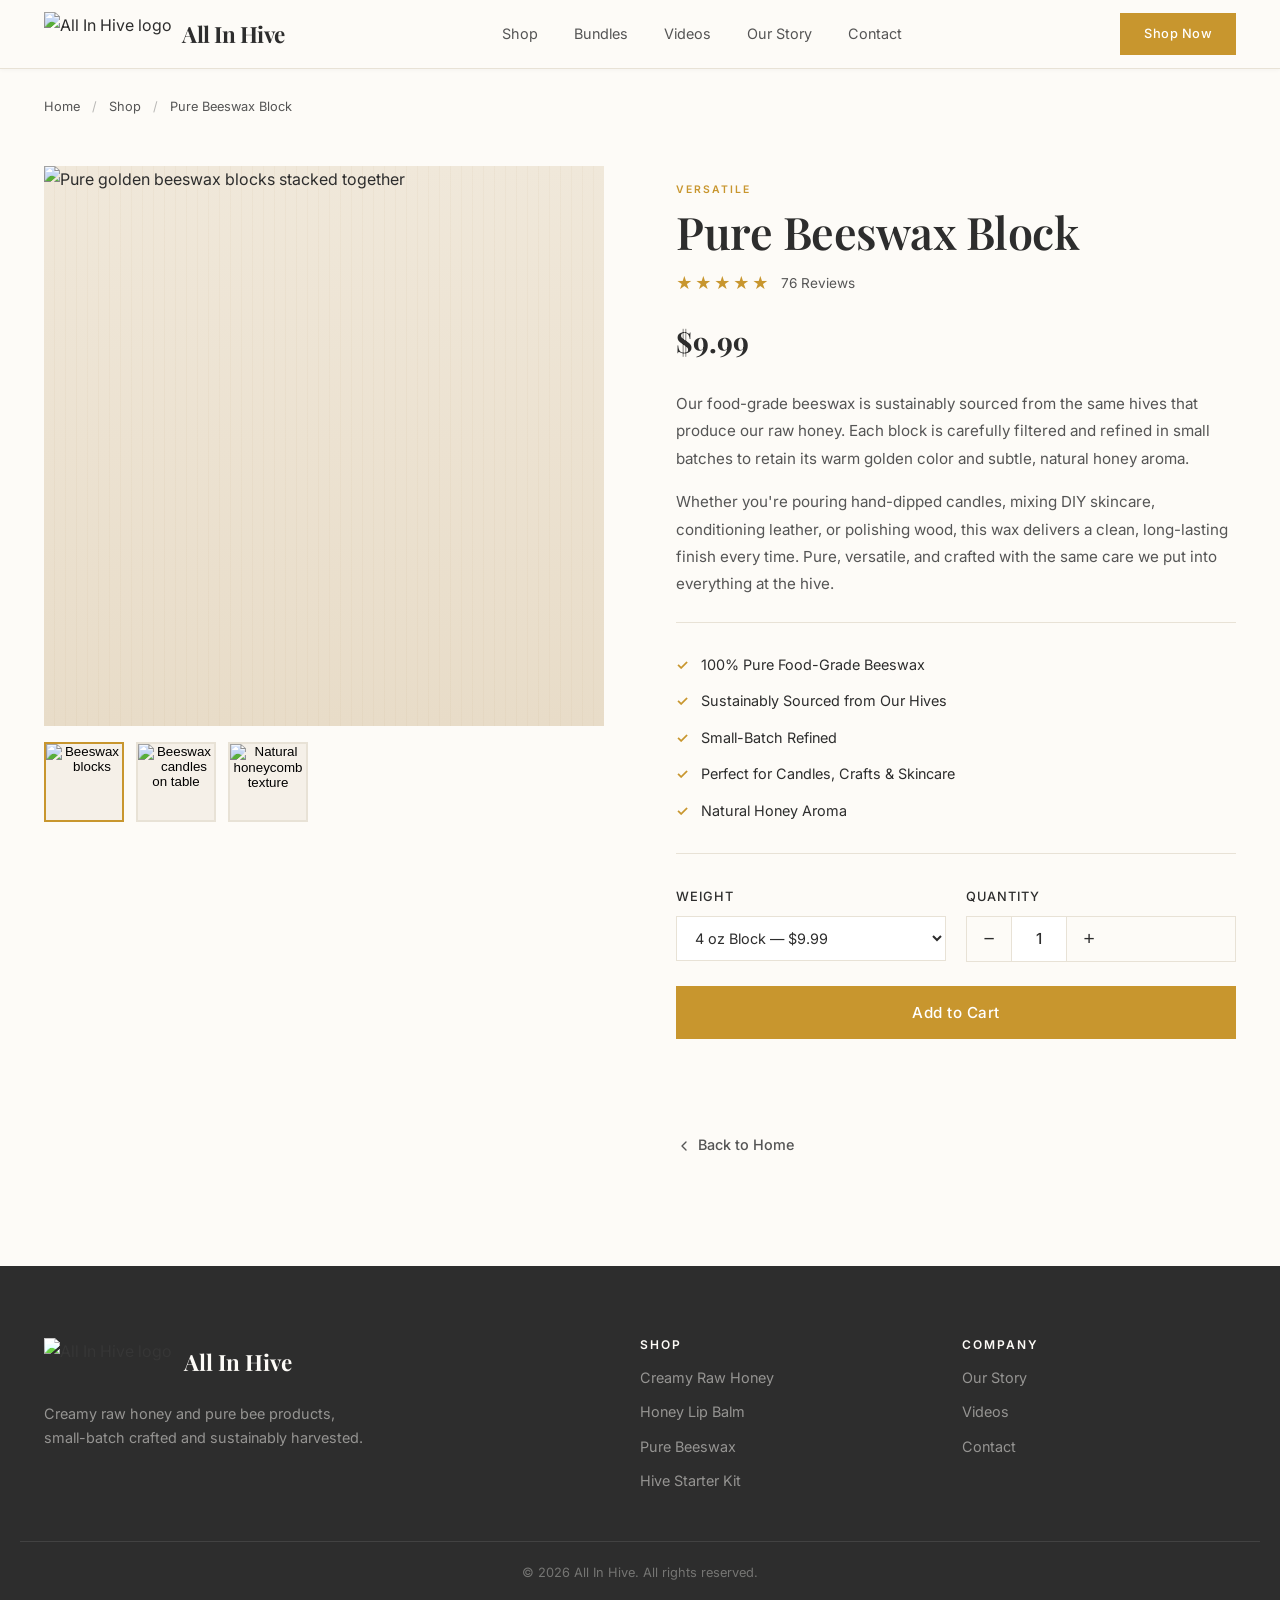
==== products/beeswax.html @ caa88b02 "Add individual product pages with links from homepage - Create products/ folder with honey-jar.html," ====
<!DOCTYPE html>
<html lang="en">
<head>
  <meta charset="UTF-8">
  <meta name="viewport" content="width=device-width, initial-scale=1.0">
  <title>Pure Beeswax Block — All In Hive</title>
  <meta name="description" content="Versatile, food-grade beeswax for candles, crafts, skincare, and more. Sustainably sourced and small-batch refined.">
  <link rel="preconnect" href="https://fonts.googleapis.com">
  <link rel="preconnect" href="https://fonts.gstatic.com" crossorigin>
  <link href="https://fonts.googleapis.com/css2?family=Playfair+Display:wght@400;500;600;700&family=Inter:wght@300;400;500;600&display=swap" rel="stylesheet">
  <link rel="stylesheet" href="../styles.css">
  <link rel="stylesheet" href="product-page.css">
</head>
<body>

  <!-- NAVBAR -->
  <nav class="navbar scrolled" id="navbar">
    <div class="container nav-container">
      <a href="../index.html" class="nav-logo">
        <img src="../72676583-2619-493C-BE28-DD1B9C2AB1E8-removebg-preview.png" alt="All In Hive logo" class="nav-logo-img">
        <span class="nav-logo-text">All In Hive</span>
      </a>
      <button class="nav-toggle" id="navToggle" aria-label="Toggle navigation menu">
        <span></span><span></span><span></span>
      </button>
      <ul class="nav-links" id="navLinks">
        <li><a href="../index.html#products">Shop</a></li>
        <li><a href="../index.html#bundle">Bundles</a></li>
        <li><a href="../index.html#videos">Videos</a></li>
        <li><a href="../index.html#about">Our Story</a></li>
        <li><a href="../index.html#contact">Contact</a></li>
      </ul>
      <a href="../index.html#products" class="nav-cta">Shop Now</a>
    </div>
  </nav>

  <!-- BREADCRUMB -->
  <div class="breadcrumb">
    <div class="container">
      <a href="../index.html">Home</a>
      <span class="breadcrumb-sep">/</span>
      <a href="../index.html#products">Shop</a>
      <span class="breadcrumb-sep">/</span>
      <span>Pure Beeswax Block</span>
    </div>
  </div>

  <!-- PRODUCT DETAIL -->
  <section class="product-detail">
    <div class="container product-detail-grid">
      <div class="product-gallery">
        <div class="product-main-image">
          <img
            src="https://images.unsplash.com/photo-1615485290382-441e4d049cb5?w=800&h=800&fit=crop&q=80"
            alt="Pure golden beeswax blocks stacked together"
            id="mainImage"
          >
        </div>
        <div class="product-thumbnails">
          <button class="thumb active" onclick="changeImage(this, 'https://images.unsplash.com/photo-1615485290382-441e4d049cb5?w=800&h=800&fit=crop&q=80')">
            <img src="https://images.unsplash.com/photo-1615485290382-441e4d049cb5?w=150&h=150&fit=crop&q=80" alt="Beeswax blocks">
          </button>
          <button class="thumb" onclick="changeImage(this, 'https://images.unsplash.com/photo-1602928321679-560bb453f190?w=800&h=800&fit=crop&q=80')">
            <img src="https://images.unsplash.com/photo-1602928321679-560bb453f190?w=150&h=150&fit=crop&q=80" alt="Beeswax candles on table">
          </button>
          <button class="thumb" onclick="changeImage(this, 'https://images.unsplash.com/photo-1471943311424-646960669fbc?w=800&h=800&fit=crop&q=80')">
            <img src="https://images.unsplash.com/photo-1471943311424-646960669fbc?w=150&h=150&fit=crop&q=80" alt="Natural honeycomb texture">
          </button>
        </div>
      </div>

      <div class="product-info-detail">
        <span class="product-label">Versatile</span>
        <h1>Pure Beeswax Block</h1>
        <div class="product-rating">
          <span class="stars">&#9733;&#9733;&#9733;&#9733;&#9733;</span>
          <span class="rating-count">76 Reviews</span>
        </div>
        <p class="product-price-detail">$9.99</p>

        <p class="product-description">
          Our food-grade beeswax is sustainably sourced from the same hives that produce our
          raw honey. Each block is carefully filtered and refined in small batches to retain
          its warm golden color and subtle, natural honey aroma.
        </p>
        <p class="product-description">
          Whether you're pouring hand-dipped candles, mixing DIY skincare, conditioning leather,
          or polishing wood, this wax delivers a clean, long-lasting finish every time. Pure,
          versatile, and crafted with the same care we put into everything at the hive.
        </p>

        <ul class="product-features">
          <li>100% Pure Food-Grade Beeswax</li>
          <li>Sustainably Sourced from Our Hives</li>
          <li>Small-Batch Refined</li>
          <li>Perfect for Candles, Crafts &amp; Skincare</li>
          <li>Natural Honey Aroma</li>
        </ul>

        <div class="product-options">
          <div class="option-group">
            <label for="weight">Weight</label>
            <select id="weight">
              <option value="4oz">4 oz Block — $9.99</option>
              <option value="8oz">8 oz Block — $16.99</option>
              <option value="1lb">1 lb Block — $27.99</option>
            </select>
          </div>
          <div class="option-group">
            <label for="quantity">Quantity</label>
            <div class="quantity-selector">
              <button class="qty-btn" onclick="changeQty(-1)" aria-label="Decrease quantity">−</button>
              <input type="number" id="quantity" value="1" min="1" max="20" readonly>
              <button class="qty-btn" onclick="changeQty(1)" aria-label="Increase quantity">+</button>
            </div>
          </div>
        </div>

        <button class="btn btn-gold btn-full add-to-cart" onclick="addToCart()">Add to Cart</button>
        <div class="cart-confirmation" id="cartConfirmation">
          <svg viewBox="0 0 24 24" fill="none" stroke="currentColor" stroke-width="2"><path d="M22 11.08V12a10 10 0 11-5.93-9.14"/><polyline points="22 4 12 14.01 9 11.01"/></svg>
          <span>Added to cart!</span>
        </div>

        <a href="../index.html" class="back-link">
          <svg viewBox="0 0 24 24" fill="none" stroke="currentColor" stroke-width="2" stroke-linecap="round" stroke-linejoin="round" width="16" height="16"><polyline points="15 18 9 12 15 6"/></svg>
          Back to Home
        </a>
      </div>
    </div>
  </section>

  <!-- FOOTER -->
  <footer class="site-footer">
    <div class="container footer-content">
      <div class="footer-brand">
        <a href="../index.html" class="footer-logo-link">
          <img src="../72676583-2619-493C-BE28-DD1B9C2AB1E8-removebg-preview.png" alt="All In Hive logo" class="footer-logo-img">
          <span class="footer-logo-text">All In Hive</span>
        </a>
        <p>Creamy raw honey and pure bee products, small-batch crafted and sustainably harvested.</p>
      </div>
      <div class="footer-links">
        <h4>Shop</h4>
        <a href="honey-jar.html">Creamy Raw Honey</a>
        <a href="lip-balm.html">Honey Lip Balm</a>
        <a href="beeswax.html">Pure Beeswax</a>
        <a href="../index.html#bundle">Hive Starter Kit</a>
      </div>
      <div class="footer-links">
        <h4>Company</h4>
        <a href="../index.html#about">Our Story</a>
        <a href="../index.html#videos">Videos</a>
        <a href="../index.html#contact">Contact</a>
      </div>
    </div>
    <div class="container footer-bottom">
      <p>&copy; 2026 All In Hive. All rights reserved.</p>
    </div>
  </footer>

  <script>
    document.getElementById('navToggle').addEventListener('click', () => {
      document.getElementById('navLinks').classList.toggle('active');
      document.getElementById('navToggle').classList.toggle('active');
    });

    function changeImage(thumb, src) {
      document.getElementById('mainImage').src = src;
      document.querySelectorAll('.thumb').forEach(t => t.classList.remove('active'));
      thumb.classList.add('active');
    }

    function changeQty(delta) {
      const input = document.getElementById('quantity');
      const newVal = Math.max(1, Math.min(20, parseInt(input.value) + delta));
      input.value = newVal;
    }

    function addToCart() {
      const conf = document.getElementById('cartConfirmation');
      conf.classList.add('show');
      setTimeout(() => conf.classList.remove('show'), 2500);
    }
  </script>

</body>
</html>
---- styles.css ----
/* ========================================
   ALL IN HIVE — Unique Brand Design
   Palette: Matched to logo gold/honeycomb
   Typography: Playfair Display + Inter
   ======================================== */

:root {
  --cream: #FDFBF7;
  --cream-dark: #F5F0E8;
  --gold: #C8962E;
  --gold-dark: #A67A1E;
  --gold-light: #DEBA5C;
  --charcoal: #2D2D2D;
  --charcoal-light: #555555;
  --white: #FFFFFF;
  --border: #E8E2D6;
  --wood: #D2BFA0;
  --wood-dark: #B5A084;

  --font-heading: 'Playfair Display', Georgia, serif;
  --font-body: 'Inter', -apple-system, sans-serif;

  --shadow-sm: 0 1px 4px rgba(0, 0, 0, 0.04);
  --shadow-md: 0 4px 20px rgba(0, 0, 0, 0.06);
  --shadow-lg: 0 12px 40px rgba(0, 0, 0, 0.08);
  --shadow-card: 0 2px 12px rgba(0, 0, 0, 0.04);
  --shadow-card-hover: 0 8px 32px rgba(0, 0, 0, 0.1);
}

/* ========================================
   RESET & BASE
   ======================================== */

*, *::before, *::after {
  box-sizing: border-box;
  margin: 0;
  padding: 0;
}

html {
  scroll-behavior: smooth;
  scroll-padding-top: 80px;
}

body {
  font-family: var(--font-body);
  font-size: 16px;
  line-height: 1.7;
  color: var(--charcoal);
  background-color: var(--cream);
  -webkit-font-smoothing: antialiased;
  -moz-osx-font-smoothing: grayscale;
}

img {
  max-width: 100%;
  height: auto;
  display: block;
}

a {
  color: var(--charcoal);
  text-decoration: none;
  transition: color 0.2s ease;
}

h1, h2, h3, h4 {
  font-family: var(--font-heading);
  font-weight: 600;
  line-height: 1.15;
  color: var(--charcoal);
}

h1 { font-size: clamp(2.8rem, 5.5vw, 4.5rem); }
h2 { font-size: clamp(2rem, 3.5vw, 3rem); }
h3 { font-size: clamp(1.1rem, 1.8vw, 1.35rem); }

.container {
  width: 100%;
  max-width: 1240px;
  margin: 0 auto;
  padding: 0 24px;
}

/* ========================================
   SECTION UTILITIES
   ======================================== */

.section-tag {
  font-family: var(--font-body);
  font-weight: 500;
  font-size: 0.75rem;
  text-transform: uppercase;
  letter-spacing: 3px;
  color: var(--gold);
  margin-bottom: 12px;
}

.section-title {
  margin-bottom: 20px;
}

.section-subtitle {
  font-size: 1.05rem;
  color: var(--charcoal-light);
  max-width: 540px;
  margin: 0 auto 48px;
}

/* ========================================
   BUTTONS
   ======================================== */

.btn {
  display: inline-flex;
  align-items: center;
  justify-content: center;
  font-family: var(--font-body);
  font-weight: 500;
  font-size: 0.9rem;
  letter-spacing: 0.5px;
  padding: 14px 36px;
  border-radius: 0;
  border: 1.5px solid transparent;
  cursor: pointer;
  transition: all 0.25s ease;
  min-height: 48px;
}

.btn:focus-visible {
  outline: 2px solid var(--gold);
  outline-offset: 2px;
}

.btn-gold {
  background: var(--gold);
  color: var(--white);
  border-color: var(--gold);
}

.btn-gold:hover {
  background: var(--gold-dark);
  border-color: var(--gold-dark);
  color: var(--white);
}

.btn-ghost {
  background: transparent;
  color: var(--charcoal);
  border-color: var(--charcoal);
}

.btn-ghost:hover {
  background: var(--charcoal);
  color: var(--white);
}

.btn-full {
  width: 100%;
}

/* ========================================
   NAVBAR
   ======================================== */

.navbar {
  position: fixed;
  top: 0;
  left: 0;
  right: 0;
  z-index: 50;
  background: rgba(253, 251, 247, 0.92);
  backdrop-filter: blur(20px);
  -webkit-backdrop-filter: blur(20px);
  border-bottom: 1px solid transparent;
  transition: all 0.3s ease;
}

.navbar.scrolled {
  border-bottom-color: var(--border);
  box-shadow: var(--shadow-sm);
}

.nav-container {
  display: flex;
  align-items: center;
  justify-content: space-between;
  padding: 12px 24px;
}

.nav-logo {
  display: flex;
  align-items: center;
  gap: 10px;
}

.nav-logo:hover {
  color: var(--charcoal);
}

.nav-logo-img {
  height: 44px;
  width: auto;
  object-fit: contain;
}

.nav-logo-text {
  font-family: var(--font-heading);
  font-size: 1.4rem;
  font-weight: 700;
  color: var(--charcoal);
  letter-spacing: -0.5px;
}

.nav-links {
  display: flex;
  list-style: none;
  gap: 4px;
}

.nav-links a {
  display: block;
  padding: 8px 16px;
  font-weight: 400;
  font-size: 0.9rem;
  color: var(--charcoal-light);
  transition: color 0.2s ease;
}

.nav-links a:hover {
  color: var(--gold);
}

.nav-cta {
  font-family: var(--font-body);
  font-size: 0.8rem;
  font-weight: 500;
  padding: 10px 24px;
  background: var(--gold);
  color: var(--white);
  letter-spacing: 0.5px;
  transition: background 0.2s ease;
}

.nav-cta:hover {
  background: var(--gold-dark);
  color: var(--white);
}

.nav-toggle {
  display: none;
  flex-direction: column;
  gap: 5px;
  background: none;
  border: none;
  cursor: pointer;
  padding: 8px;
  min-width: 44px;
  min-height: 44px;
  align-items: center;
  justify-content: center;
}

.nav-toggle span {
  display: block;
  width: 22px;
  height: 1.5px;
  background: var(--charcoal);
  transition: all 0.3s ease;
}

.nav-toggle.active span:nth-child(1) {
  transform: rotate(45deg) translate(5px, 5px);
}
.nav-toggle.active span:nth-child(2) {
  opacity: 0;
}
.nav-toggle.active span:nth-child(3) {
  transform: rotate(-45deg) translate(5px, -5px);
}

/* ========================================
   HERO — Full-Screen Immersive
   ======================================== */

.hero {
  position: relative;
  min-height: 100vh;
  display: flex;
  align-items: center;
  justify-content: center;
  overflow: hidden;
  background: #1a0f00;
}

.hero-video-wrap {
  position: absolute;
  inset: 0;
  z-index: 1;
  pointer-events: none;
}

.hero-video-wrap iframe {
  position: absolute;
  top: 50%;
  left: 50%;
  width: 200%;
  height: 200%;
  transform: translate(-50%, -50%);
  border: 0;
}

.hero-fallback {
  position: absolute;
  inset: 0;
  width: 100%;
  height: 100%;
  object-fit: cover;
  z-index: 0;
}

.hero-overlay {
  position: absolute;
  inset: 0;
  z-index: 2;
  background: radial-gradient(
    ellipse at center,
    rgba(0, 0, 0, 0.35) 0%,
    rgba(0, 0, 0, 0.55) 100%
  );
}

.hero-content {
  position: relative;
  z-index: 3;
  text-align: center;
  padding: 40px 24px;
}

.hero-logo {
  width: 160px;
  height: auto;
  margin: 0 auto 32px;
  filter: drop-shadow(0 4px 24px rgba(0, 0, 0, 0.4));
}

.hero-tag {
  font-size: 0.75rem;
  font-weight: 500;
  text-transform: uppercase;
  letter-spacing: 4px;
  color: var(--gold-light);
  margin-bottom: 20px;
}

.hero h1 {
  color: var(--white);
  text-shadow: 0 2px 20px rgba(0, 0, 0, 0.4);
  margin-bottom: 36px;
  letter-spacing: -1px;
}

.hero .btn-gold {
  font-size: 0.85rem;
  padding: 16px 48px;
  letter-spacing: 1px;
}

/* ========================================
   TICKER — Hive Facts
   ======================================== */

.ticker {
  background: var(--gold);
  color: var(--white);
  padding: 14px 0;
  overflow: hidden;
  white-space: nowrap;
}

.ticker-track {
  display: inline-flex;
  gap: 24px;
  animation: ticker-scroll 25s linear infinite;
  font-family: var(--font-body);
  font-weight: 500;
  font-size: 0.8rem;
  letter-spacing: 3px;
  text-transform: uppercase;
}

.ticker-track span {
  flex-shrink: 0;
}

.ticker-dot {
  opacity: 0.5;
}

@keyframes ticker-scroll {
  0% { transform: translateX(0); }
  100% { transform: translateX(-50%); }
}

/* ========================================
   PRODUCTS — Wood-grain farm-to-table feel
   ======================================== */

.products {
  padding: 100px 0;
  text-align: center;
}

.product-grid {
  display: grid;
  grid-template-columns: repeat(3, 1fr);
  gap: 28px;
  margin-top: 48px;
}

a.product-card {
  display: block;
  text-decoration: none;
  color: inherit;
}

.product-card {
  background: var(--white);
  border: 1px solid var(--border);
  overflow: hidden;
  transition: box-shadow 0.35s ease;
  cursor: pointer;
}

.product-card:hover {
  box-shadow: var(--shadow-card-hover);
}

.product-image-wrap {
  position: relative;
  aspect-ratio: 1 / 1;
  overflow: hidden;
  /* Wood-grain texture background via CSS gradient */
  background:
    repeating-linear-gradient(
      90deg,
      transparent,
      transparent 10px,
      rgba(178, 144, 95, 0.06) 10px,
      rgba(178, 144, 95, 0.06) 11px
    ),
    repeating-linear-gradient(
      85deg,
      transparent,
      transparent 20px,
      rgba(178, 144, 95, 0.04) 20px,
      rgba(178, 144, 95, 0.04) 22px
    ),
    linear-gradient(180deg, #F0E8DA 0%, #E8DCC8 100%);
}

.product-img {
  position: absolute;
  inset: 0;
  width: 100%;
  height: 100%;
  object-fit: cover;
  transition: opacity 0.5s ease;
}

.product-img-hover {
  opacity: 0;
}

.product-card:hover .product-img-main {
  opacity: 0;
}

.product-card:hover .product-img-hover {
  opacity: 1;
}

.quick-add {
  position: absolute;
  bottom: 16px;
  left: 16px;
  right: 16px;
  z-index: 2;
  opacity: 0;
  transform: translateY(8px);
  transition: opacity 0.3s ease, transform 0.3s ease;
  font-size: 0.8rem;
  padding: 12px 24px;
}

.product-card:hover .quick-add {
  opacity: 1;
  transform: translateY(0);
}

.product-info {
  padding: 24px 20px;
  text-align: left;
  /* Subtle wood texture on info area too */
  background:
    repeating-linear-gradient(
      90deg,
      transparent,
      transparent 16px,
      rgba(178, 144, 95, 0.03) 16px,
      rgba(178, 144, 95, 0.03) 17px
    ),
    var(--white);
}

.product-label {
  display: inline-block;
  font-size: 0.65rem;
  font-weight: 600;
  text-transform: uppercase;
  letter-spacing: 2px;
  color: var(--gold);
  margin-bottom: 8px;
}

.product-info h3 {
  margin-bottom: 8px;
}

.product-desc {
  font-size: 0.9rem;
  color: var(--charcoal-light);
  line-height: 1.6;
  margin-bottom: 16px;
}

.product-price {
  font-family: var(--font-heading);
  font-size: 1.2rem;
  font-weight: 600;
  color: var(--charcoal);
}

/* ========================================
   AS SEEN IN
   ======================================== */

.seen-in {
  padding: 60px 0;
  border-top: 1px solid var(--border);
  border-bottom: 1px solid var(--border);
  text-align: center;
}

.seen-in-label {
  font-size: 0.7rem;
  font-weight: 500;
  text-transform: uppercase;
  letter-spacing: 3px;
  color: var(--charcoal-light);
  margin-bottom: 32px;
}

.seen-in-logos {
  display: flex;
  align-items: center;
  justify-content: center;
  gap: 56px;
  flex-wrap: wrap;
  opacity: 0.35;
}

.logo-item svg {
  height: 22px;
  width: auto;
  color: var(--charcoal);
}

/* ========================================
   BUNDLE
   ======================================== */

.bundle {
  padding: 100px 0;
}

.bundle-grid {
  display: grid;
  grid-template-columns: 1fr 1fr;
  gap: 64px;
  align-items: center;
}

.bundle-image {
  overflow: hidden;
}

.bundle-image img {
  width: 100%;
  height: 100%;
  object-fit: cover;
  aspect-ratio: 1 / 1;
}

.bundle-text h2 {
  font-size: clamp(2rem, 3vw, 2.8rem);
  margin-bottom: 16px;
}

.bundle-text p {
  color: var(--charcoal-light);
  line-height: 1.8;
  margin-bottom: 24px;
}

.bundle-includes {
  list-style: none;
  margin-bottom: 28px;
}

.bundle-includes li {
  padding: 8px 0;
  border-bottom: 1px solid var(--border);
  font-size: 0.95rem;
  color: var(--charcoal);
}

.bundle-includes li::before {
  content: '\2713';
  margin-right: 12px;
  color: var(--gold);
  font-weight: 600;
}

.bundle-pricing {
  display: flex;
  align-items: baseline;
  gap: 16px;
  margin-bottom: 28px;
}

.bundle-old-price {
  font-size: 1.1rem;
  color: var(--charcoal-light);
  text-decoration: line-through;
}

.bundle-new-price {
  font-family: var(--font-heading);
  font-size: 2rem;
  font-weight: 700;
  color: var(--charcoal);
}

/* ========================================
   VIDEOS — YouTube Shorts Grid
   ======================================== */

.videos {
  padding: 100px 0;
  background: var(--white);
  text-align: center;
}

.video-grid {
  display: grid;
  grid-template-columns: repeat(4, 1fr);
  gap: 20px;
}

.video-card {
  position: relative;
  aspect-ratio: 9 / 16;
  overflow: hidden;
  border-radius: 12px;
  background: var(--charcoal);
  box-shadow: var(--shadow-card);
  transition: box-shadow 0.3s ease, transform 0.3s ease;
}

.video-card:hover {
  box-shadow: var(--shadow-lg);
  transform: translateY(-4px);
}

.video-card iframe {
  position: absolute;
  inset: 0;
  width: 100%;
  height: 100%;
  border: 0;
}

/* ========================================
   ABOUT
   ======================================== */

.about {
  padding: 100px 0;
  background: var(--cream);
}

.about-grid {
  display: grid;
  grid-template-columns: 1fr 1fr;
  gap: 80px;
  align-items: center;
}

.about-images {
  display: grid;
  grid-template-columns: 3fr 2fr;
  gap: 16px;
}

.about-img {
  width: 100%;
  object-fit: cover;
}

.about-img-1 {
  height: 480px;
}

.about-img-2 {
  height: 480px;
  margin-top: 40px;
}

.about-text p {
  color: var(--charcoal-light);
  margin-bottom: 16px;
  font-size: 1rem;
  line-height: 1.8;
}

.about-stats {
  display: grid;
  grid-template-columns: repeat(3, 1fr);
  gap: 24px;
  margin-top: 32px;
  padding-top: 32px;
  border-top: 1px solid var(--border);
}

.about-stat-num {
  display: block;
  font-family: var(--font-heading);
  font-size: 1.8rem;
  font-weight: 700;
  color: var(--charcoal);
}

.about-stat-label {
  font-size: 0.8rem;
  color: var(--charcoal-light);
  text-transform: uppercase;
  letter-spacing: 1px;
}

/* ========================================
   TESTIMONIALS
   ======================================== */

.testimonials {
  padding: 100px 0;
  background: var(--white);
  text-align: center;
}

.testimonial-grid {
  display: grid;
  grid-template-columns: repeat(3, 1fr);
  gap: 28px;
  margin-top: 48px;
}

.testimonial-card {
  background: var(--cream);
  border: 1px solid var(--border);
  padding: 36px 28px;
  text-align: left;
  transition: box-shadow 0.3s ease;
}

.testimonial-card:hover {
  box-shadow: var(--shadow-md);
}

.testimonial-stars {
  color: var(--gold);
  font-size: 1rem;
  letter-spacing: 2px;
  margin-bottom: 16px;
}

.testimonial-card p {
  font-size: 0.95rem;
  color: var(--charcoal-light);
  line-height: 1.7;
  margin-bottom: 24px;
  font-style: italic;
}

.testimonial-card footer {
  display: flex;
  flex-direction: column;
}

.testimonial-card footer strong {
  font-weight: 600;
  color: var(--charcoal);
  font-size: 0.9rem;
}

.testimonial-card footer span {
  font-size: 0.75rem;
  color: var(--gold);
  text-transform: uppercase;
  letter-spacing: 1px;
}

/* ========================================
   CONTACT
   ======================================== */

.contact {
  padding: 100px 0;
  background: var(--cream);
}

.contact-grid {
  display: grid;
  grid-template-columns: 1fr 1fr;
  gap: 80px;
  align-items: start;
}

.contact-info p {
  color: var(--charcoal-light);
  margin-bottom: 32px;
  font-size: 1rem;
  line-height: 1.8;
}

.contact-details {
  display: flex;
  flex-direction: column;
  gap: 16px;
}

.contact-item {
  display: flex;
  align-items: center;
  gap: 12px;
  font-size: 0.95rem;
}

.contact-icon {
  width: 20px;
  height: 20px;
  flex-shrink: 0;
  color: var(--gold);
}

.contact-form {
  background: var(--white);
  border: 1px solid var(--border);
  padding: 48px;
}

.form-group {
  margin-bottom: 20px;
}

.form-group label {
  display: block;
  font-weight: 500;
  font-size: 0.8rem;
  text-transform: uppercase;
  letter-spacing: 1px;
  color: var(--charcoal);
  margin-bottom: 8px;
}

.form-group input,
.form-group select,
.form-group textarea {
  width: 100%;
  padding: 14px 16px;
  font-family: var(--font-body);
  font-size: 0.95rem;
  color: var(--charcoal);
  background: var(--cream);
  border: 1px solid var(--border);
  border-radius: 0;
  transition: border-color 0.2s ease;
}

.form-group input:focus,
.form-group select:focus,
.form-group textarea:focus {
  outline: none;
  border-color: var(--gold);
}

.form-group textarea {
  resize: vertical;
  min-height: 120px;
}

.form-success {
  display: flex;
  align-items: center;
  gap: 10px;
  margin-top: 16px;
  padding: 14px 16px;
  background: var(--cream);
  border: 1px solid var(--border);
  color: var(--charcoal);
  font-weight: 500;
  font-size: 0.9rem;
}

.success-icon {
  width: 20px;
  height: 20px;
  flex-shrink: 0;
  color: var(--gold);
}

/* ========================================
   FOOTER
   ======================================== */

.site-footer {
  background: var(--charcoal);
  color: var(--cream);
  padding: 72px 0 0;
}

.footer-content {
  display: grid;
  grid-template-columns: 2fr 1fr 1fr;
  gap: 48px;
  padding-bottom: 48px;
}

.footer-logo-link {
  display: flex;
  align-items: center;
  gap: 12px;
  margin-bottom: 16px;
}

.footer-logo-img {
  height: 48px;
  width: auto;
  object-fit: contain;
  filter: brightness(1.2);
}

.footer-logo-text {
  font-family: var(--font-heading);
  font-size: 1.4rem;
  font-weight: 700;
  color: var(--cream);
}

.footer-logo-link:hover .footer-logo-text {
  color: var(--gold-light);
}

.footer-brand p {
  color: rgba(253, 251, 247, 0.5);
  font-size: 0.9rem;
  max-width: 320px;
  line-height: 1.7;
}

.footer-links {
  display: flex;
  flex-direction: column;
  gap: 10px;
}

.footer-links h4 {
  color: var(--cream);
  font-family: var(--font-body);
  font-size: 0.75rem;
  font-weight: 600;
  text-transform: uppercase;
  letter-spacing: 2px;
  margin-bottom: 4px;
}

.footer-links a {
  color: rgba(253, 251, 247, 0.5);
  font-size: 0.9rem;
  transition: color 0.2s ease;
}

.footer-links a:hover {
  color: var(--gold-light);
}

.footer-bottom {
  border-top: 1px solid rgba(253, 251, 247, 0.1);
  padding: 20px 0;
}

.footer-bottom p {
  font-size: 0.8rem;
  color: rgba(253, 251, 247, 0.35);
  text-align: center;
}

/* ========================================
   SCROLL ANIMATIONS
   ======================================== */

.fade-in {
  opacity: 0;
  transform: translateY(20px);
  transition: opacity 0.7s ease, transform 0.7s ease;
}

.fade-in.visible {
  opacity: 1;
  transform: translateY(0);
}

@media (prefers-reduced-motion: reduce) {
  .fade-in {
    opacity: 1;
    transform: none;
    transition: none;
  }
  html { scroll-behavior: auto; }
  .ticker-track { animation: none; }
  .product-card:hover .quick-add { opacity: 1; transform: none; }
  .video-card:hover { transform: none; }
}

/* ========================================
   RESPONSIVE — TABLET
   ======================================== */

@media (max-width: 1024px) {
  .product-grid {
    grid-template-columns: repeat(2, 1fr);
  }

  .testimonial-grid {
    grid-template-columns: repeat(2, 1fr);
  }

  .video-grid {
    grid-template-columns: repeat(2, 1fr);
  }

  .about-grid,
  .bundle-grid,
  .contact-grid {
    grid-template-columns: 1fr;
    gap: 48px;
  }

  .footer-content {
    grid-template-columns: 1fr 1fr;
  }
}

/* ========================================
   RESPONSIVE — MOBILE
   ======================================== */

@media (max-width: 768px) {
  .nav-toggle {
    display: flex;
  }

  .nav-links {
    display: none;
    position: absolute;
    top: 100%;
    left: 0;
    right: 0;
    background: var(--cream);
    border-bottom: 1px solid var(--border);
    padding: 16px 24px;
    flex-direction: column;
    gap: 4px;
    box-shadow: var(--shadow-md);
  }

  .nav-links.active {
    display: flex;
  }

  .nav-cta {
    display: none;
  }

  .hero-logo {
    width: 120px;
  }

  .product-grid,
  .testimonial-grid {
    grid-template-columns: 1fr;
    max-width: 480px;
    margin-left: auto;
    margin-right: auto;
  }

  .video-grid {
    grid-template-columns: repeat(2, 1fr);
    gap: 12px;
  }

  .about-images {
    grid-template-columns: 1fr;
  }

  .about-img-1, .about-img-2 {
    height: 280px;
  }

  .about-img-2 {
    margin-top: 0;
  }

  .about-stats {
    grid-template-columns: repeat(3, 1fr);
    gap: 16px;
  }

  .contact-form {
    padding: 28px;
  }

  .footer-content {
    grid-template-columns: 1fr;
    gap: 32px;
  }

  .seen-in-logos {
    gap: 32px;
  }

  .products, .about, .bundle, .testimonials, .contact, .videos {
    padding: 64px 0;
  }
}

@media (max-width: 480px) {
  .hero h1 {
    font-size: 2.2rem;
  }

  .video-grid {
    grid-template-columns: repeat(2, 1fr);
    gap: 8px;
  }

  .bundle-pricing {
    flex-direction: column;
    gap: 4px;
  }

  .nav-logo-text {
    font-size: 1.1rem;
  }

  .nav-logo-img {
    height: 36px;
  }
}
---- products/product-page.css ----
/* ========================================
   PRODUCT PAGE STYLES
   Shared across all product detail pages
   ======================================== */

/* Breadcrumb */
.breadcrumb {
  padding: 96px 0 16px;
  font-size: 0.8rem;
  color: var(--charcoal-light);
}

.breadcrumb a {
  color: var(--charcoal-light);
  transition: color 0.2s ease;
}

.breadcrumb a:hover {
  color: var(--gold);
}

.breadcrumb-sep {
  margin: 0 8px;
  opacity: 0.4;
}

/* Product Detail Layout */
.product-detail {
  padding: 32px 0 100px;
}

.product-detail-grid {
  display: grid;
  grid-template-columns: 1fr 1fr;
  gap: 72px;
  align-items: start;
}

/* Gallery */
.product-gallery {
  position: sticky;
  top: 100px;
}

.product-main-image {
  aspect-ratio: 1 / 1;
  overflow: hidden;
  background:
    repeating-linear-gradient(
      90deg,
      transparent,
      transparent 10px,
      rgba(178, 144, 95, 0.06) 10px,
      rgba(178, 144, 95, 0.06) 11px
    ),
    linear-gradient(180deg, #F0E8DA 0%, #E8DCC8 100%);
  margin-bottom: 16px;
}

.product-main-image img {
  width: 100%;
  height: 100%;
  object-fit: cover;
  transition: opacity 0.3s ease;
}

.product-thumbnails {
  display: flex;
  gap: 12px;
}

.thumb {
  width: 80px;
  height: 80px;
  overflow: hidden;
  border: 2px solid var(--border);
  background: var(--cream-dark);
  cursor: pointer;
  transition: border-color 0.2s ease;
  padding: 0;
}

.thumb:hover {
  border-color: var(--gold-light);
}

.thumb.active {
  border-color: var(--gold);
}

.thumb img {
  width: 100%;
  height: 100%;
  object-fit: cover;
}

/* Product Info */
.product-info-detail {
  padding-top: 8px;
}

.product-info-detail h1 {
  font-size: clamp(2rem, 3.5vw, 2.8rem);
  margin-bottom: 12px;
  letter-spacing: -0.5px;
}

.product-rating {
  display: flex;
  align-items: center;
  gap: 10px;
  margin-bottom: 20px;
}

.stars {
  color: var(--gold);
  font-size: 1rem;
  letter-spacing: 2px;
}

.rating-count {
  font-size: 0.85rem;
  color: var(--charcoal-light);
}

.product-price-detail {
  font-family: var(--font-heading);
  font-size: 1.8rem;
  font-weight: 700;
  color: var(--charcoal);
  margin-bottom: 24px;
}

.product-description {
  font-size: 0.95rem;
  color: var(--charcoal-light);
  line-height: 1.8;
  margin-bottom: 16px;
}

.product-features {
  list-style: none;
  margin: 24px 0 32px;
  padding: 24px 0;
  border-top: 1px solid var(--border);
  border-bottom: 1px solid var(--border);
}

.product-features li {
  padding: 6px 0;
  font-size: 0.9rem;
  color: var(--charcoal);
}

.product-features li::before {
  content: '\2713';
  margin-right: 12px;
  color: var(--gold);
  font-weight: 600;
}

/* Options */
.product-options {
  display: flex;
  gap: 20px;
  margin-bottom: 24px;
}

.option-group {
  flex: 1;
}

.option-group label {
  display: block;
  font-size: 0.8rem;
  font-weight: 500;
  text-transform: uppercase;
  letter-spacing: 1px;
  color: var(--charcoal);
  margin-bottom: 8px;
}

.option-group select {
  width: 100%;
  padding: 12px 14px;
  font-family: var(--font-body);
  font-size: 0.9rem;
  color: var(--charcoal);
  background: var(--white);
  border: 1px solid var(--border);
  border-radius: 0;
  cursor: pointer;
  transition: border-color 0.2s ease;
}

.option-group select:focus {
  outline: none;
  border-color: var(--gold);
}

/* Quantity Selector */
.quantity-selector {
  display: flex;
  border: 1px solid var(--border);
}

.qty-btn {
  width: 44px;
  height: 44px;
  display: flex;
  align-items: center;
  justify-content: center;
  background: var(--cream);
  border: none;
  font-size: 1.2rem;
  color: var(--charcoal);
  cursor: pointer;
  transition: background 0.2s ease;
  min-width: 44px;
  min-height: 44px;
}

.qty-btn:hover {
  background: var(--cream-dark);
}

.quantity-selector input {
  width: 56px;
  text-align: center;
  font-family: var(--font-body);
  font-size: 0.95rem;
  font-weight: 500;
  color: var(--charcoal);
  background: var(--white);
  border: none;
  border-left: 1px solid var(--border);
  border-right: 1px solid var(--border);
  -moz-appearance: textfield;
}

.quantity-selector input::-webkit-outer-spin-button,
.quantity-selector input::-webkit-inner-spin-button {
  -webkit-appearance: none;
  margin: 0;
}

/* Add to Cart */
.add-to-cart {
  margin-bottom: 12px;
  font-size: 0.95rem;
  padding: 16px 36px;
  letter-spacing: 0.5px;
}

.cart-confirmation {
  display: flex;
  align-items: center;
  gap: 8px;
  padding: 12px 16px;
  background: var(--cream);
  border: 1px solid var(--gold-light);
  font-size: 0.9rem;
  font-weight: 500;
  color: var(--gold-dark);
  opacity: 0;
  transform: translateY(-4px);
  transition: opacity 0.3s ease, transform 0.3s ease;
  pointer-events: none;
  margin-bottom: 24px;
}

.cart-confirmation.show {
  opacity: 1;
  transform: translateY(0);
}

.cart-confirmation svg {
  width: 18px;
  height: 18px;
  flex-shrink: 0;
  color: var(--gold);
}

/* Back Link */
.back-link {
  display: inline-flex;
  align-items: center;
  gap: 6px;
  font-size: 0.9rem;
  font-weight: 500;
  color: var(--charcoal-light);
  transition: color 0.2s ease;
  padding: 8px 0;
}

.back-link:hover {
  color: var(--gold);
}

.back-link svg {
  color: currentColor;
}

/* ========================================
   RESPONSIVE
   ======================================== */

@media (max-width: 768px) {
  .product-detail-grid {
    grid-template-columns: 1fr;
    gap: 32px;
  }

  .product-gallery {
    position: static;
  }

  .product-options {
    flex-direction: column;
    gap: 16px;
  }

  .product-thumbnails {
    gap: 8px;
  }

  .thumb {
    width: 64px;
    height: 64px;
  }

  .breadcrumb {
    padding-top: 80px;
  }

  .product-detail {
    padding: 24px 0 64px;
  }
}

@media (max-width: 480px) {
  .product-info-detail h1 {
    font-size: 1.8rem;
  }

  .product-price-detail {
    font-size: 1.5rem;
  }
}
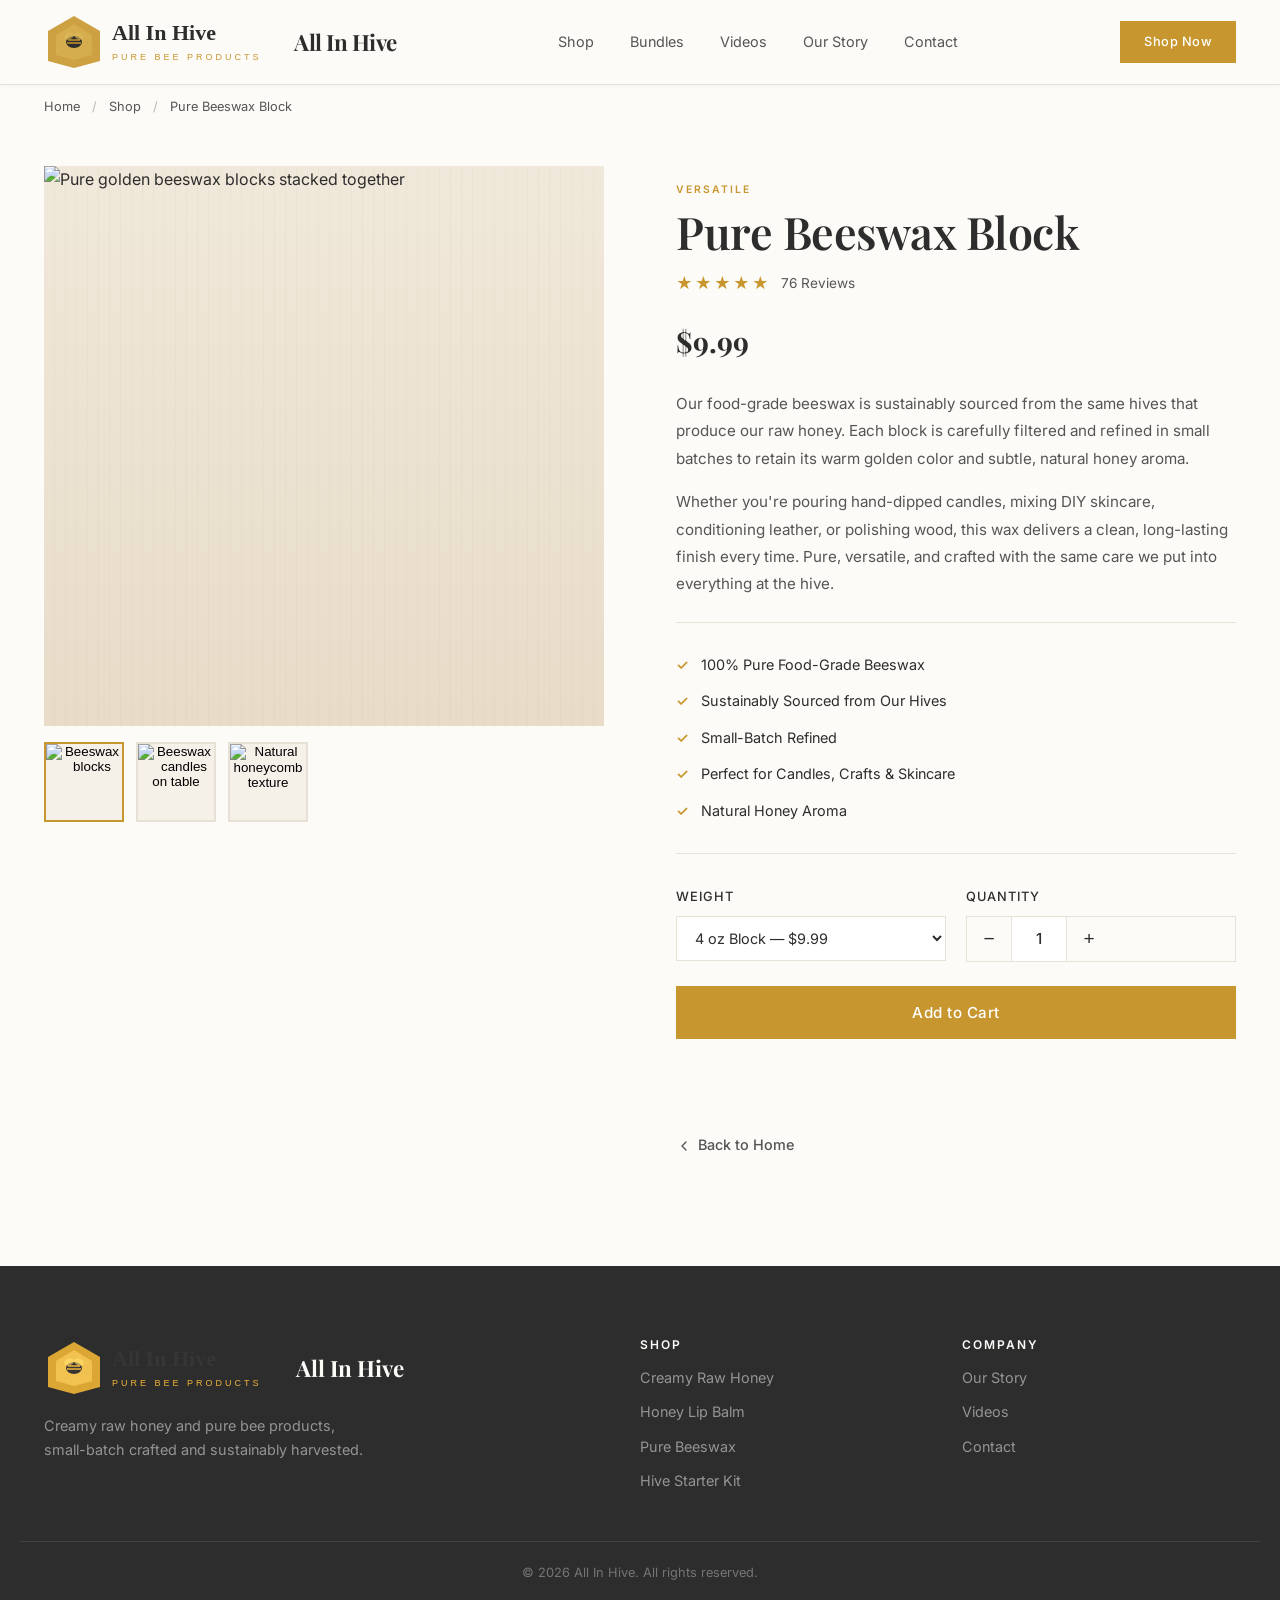
==== commit bae88cdc: "Fix broken logo with SVG and set height to 60px - Create logo.svg with honeycomb icon and "All In Hi" ====
--- a/products/beeswax.html
+++ b/products/beeswax.html
@@ -17,7 +17,7 @@
   <nav class="navbar scrolled" id="navbar">
     <div class="container nav-container">
       <a href="../index.html" class="nav-logo">
-        <img src="../72676583-2619-493C-BE28-DD1B9C2AB1E8-removebg-preview.png" alt="All In Hive logo" class="nav-logo-img">
+        <img src="../logo.svg" alt="All In Hive logo" class="nav-logo-img">
         <span class="nav-logo-text">All In Hive</span>
       </a>
       <button class="nav-toggle" id="navToggle" aria-label="Toggle navigation menu">
@@ -135,7 +135,7 @@
     <div class="container footer-content">
       <div class="footer-brand">
         <a href="../index.html" class="footer-logo-link">
-          <img src="../72676583-2619-493C-BE28-DD1B9C2AB1E8-removebg-preview.png" alt="All In Hive logo" class="footer-logo-img">
+          <img src="../logo.svg" alt="All In Hive logo" class="footer-logo-img">
           <span class="footer-logo-text">All In Hive</span>
         </a>
         <p>Creamy raw honey and pure bee products, small-batch crafted and sustainably harvested.</p>
--- a/styles.css
+++ b/styles.css
@@ -199,7 +199,7 @@
 }
 
 .nav-logo-img {
-  height: 44px;
+  height: 60px;
   width: auto;
   object-fit: contain;
 }
@@ -338,10 +338,10 @@
 }
 
 .hero-logo {
-  width: 160px;
+  width: 200px;
   height: auto;
   margin: 0 auto 32px;
-  filter: drop-shadow(0 4px 24px rgba(0, 0, 0, 0.4));
+  filter: drop-shadow(0 4px 24px rgba(0, 0, 0, 0.4)) brightness(1.3);
 }
 
 .hero-tag {
@@ -954,7 +954,7 @@
 }
 
 .footer-logo-img {
-  height: 48px;
+  height: 60px;
   width: auto;
   object-fit: contain;
   filter: brightness(1.2);
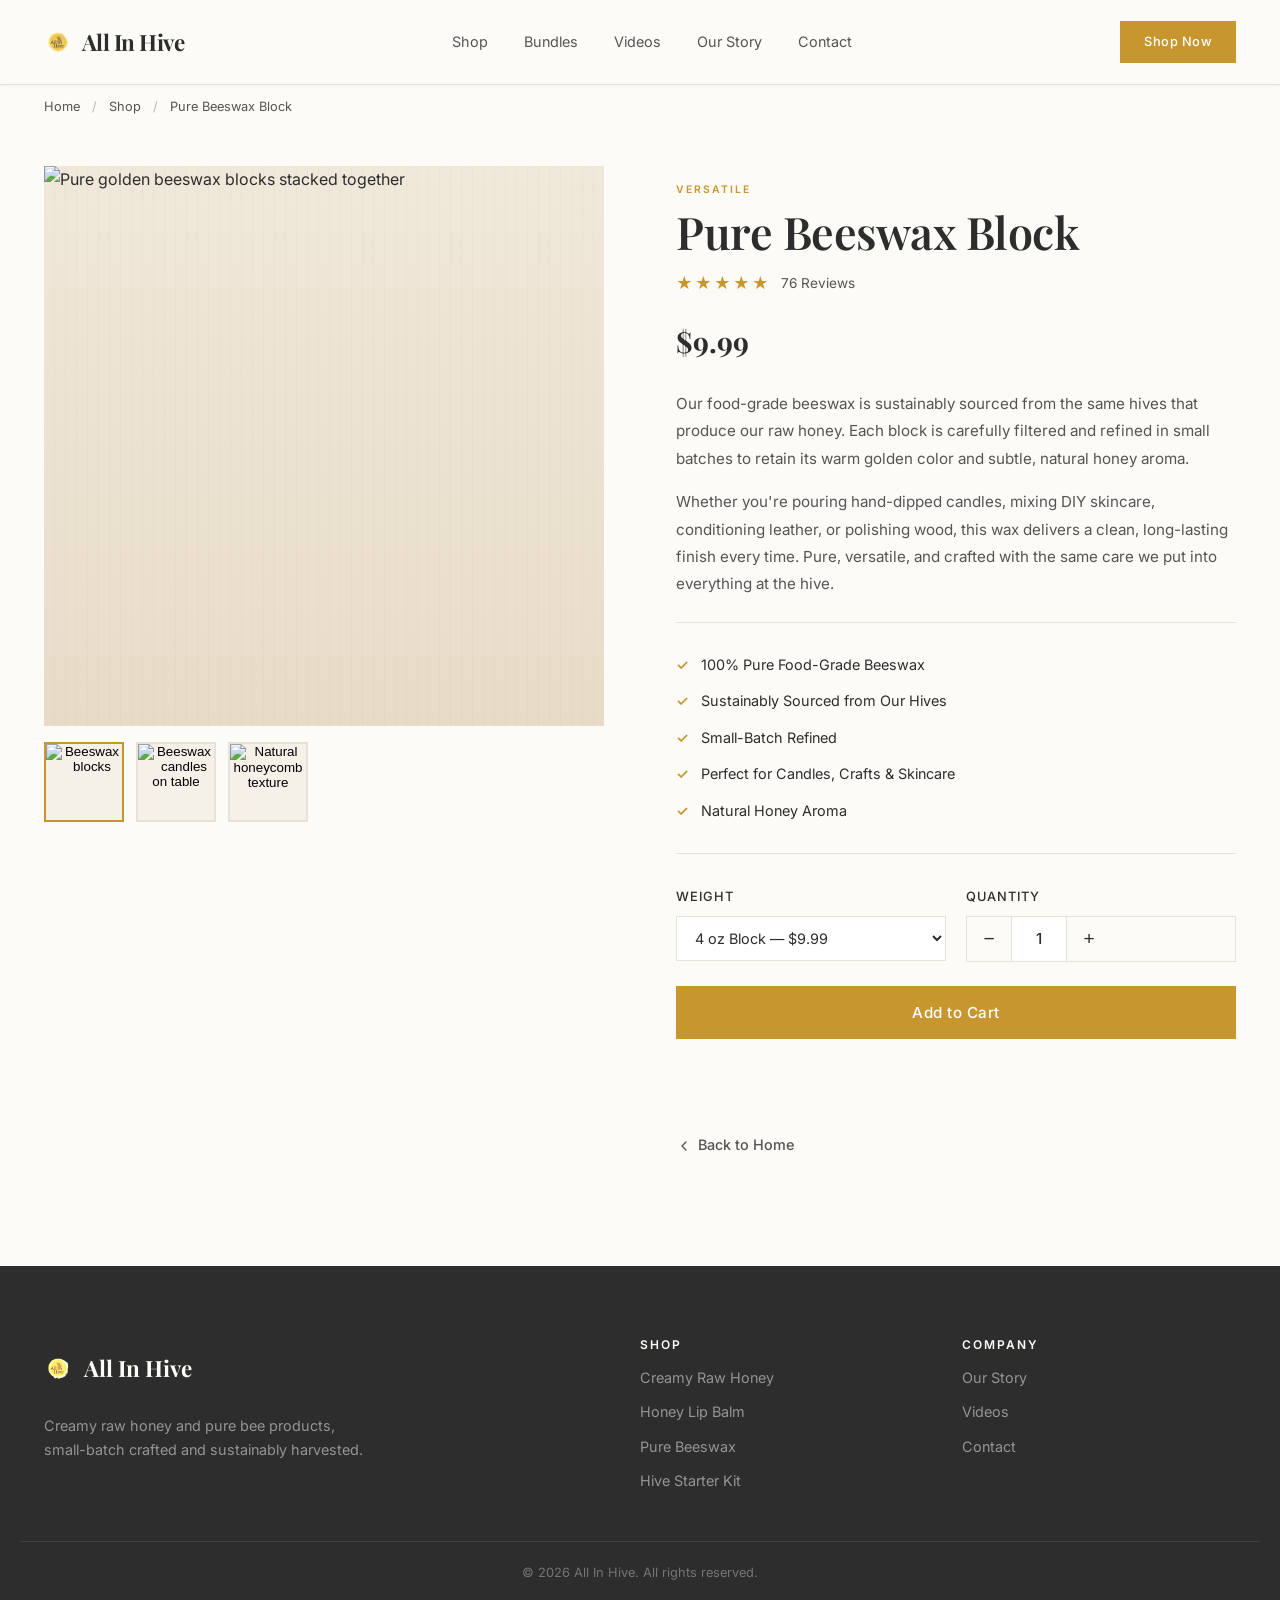
==== commit 52d91b96: "Use actual All In Hive logo.png across entire site - Pull logo.png from install-ui-ux-skill branch i" ====
--- a/products/beeswax.html
+++ b/products/beeswax.html
@@ -17,7 +17,7 @@
   <nav class="navbar scrolled" id="navbar">
     <div class="container nav-container">
       <a href="../index.html" class="nav-logo">
-        <img src="../logo.svg" alt="All In Hive logo" class="nav-logo-img">
+        <img src="../logo.png" alt="All In Hive logo" class="nav-logo-img">
         <span class="nav-logo-text">All In Hive</span>
       </a>
       <button class="nav-toggle" id="navToggle" aria-label="Toggle navigation menu">
@@ -135,7 +135,7 @@
     <div class="container footer-content">
       <div class="footer-brand">
         <a href="../index.html" class="footer-logo-link">
-          <img src="../logo.svg" alt="All In Hive logo" class="footer-logo-img">
+          <img src="../logo.png" alt="All In Hive logo" class="footer-logo-img">
           <span class="footer-logo-text">All In Hive</span>
         </a>
         <p>Creamy raw honey and pure bee products, small-batch crafted and sustainably harvested.</p>
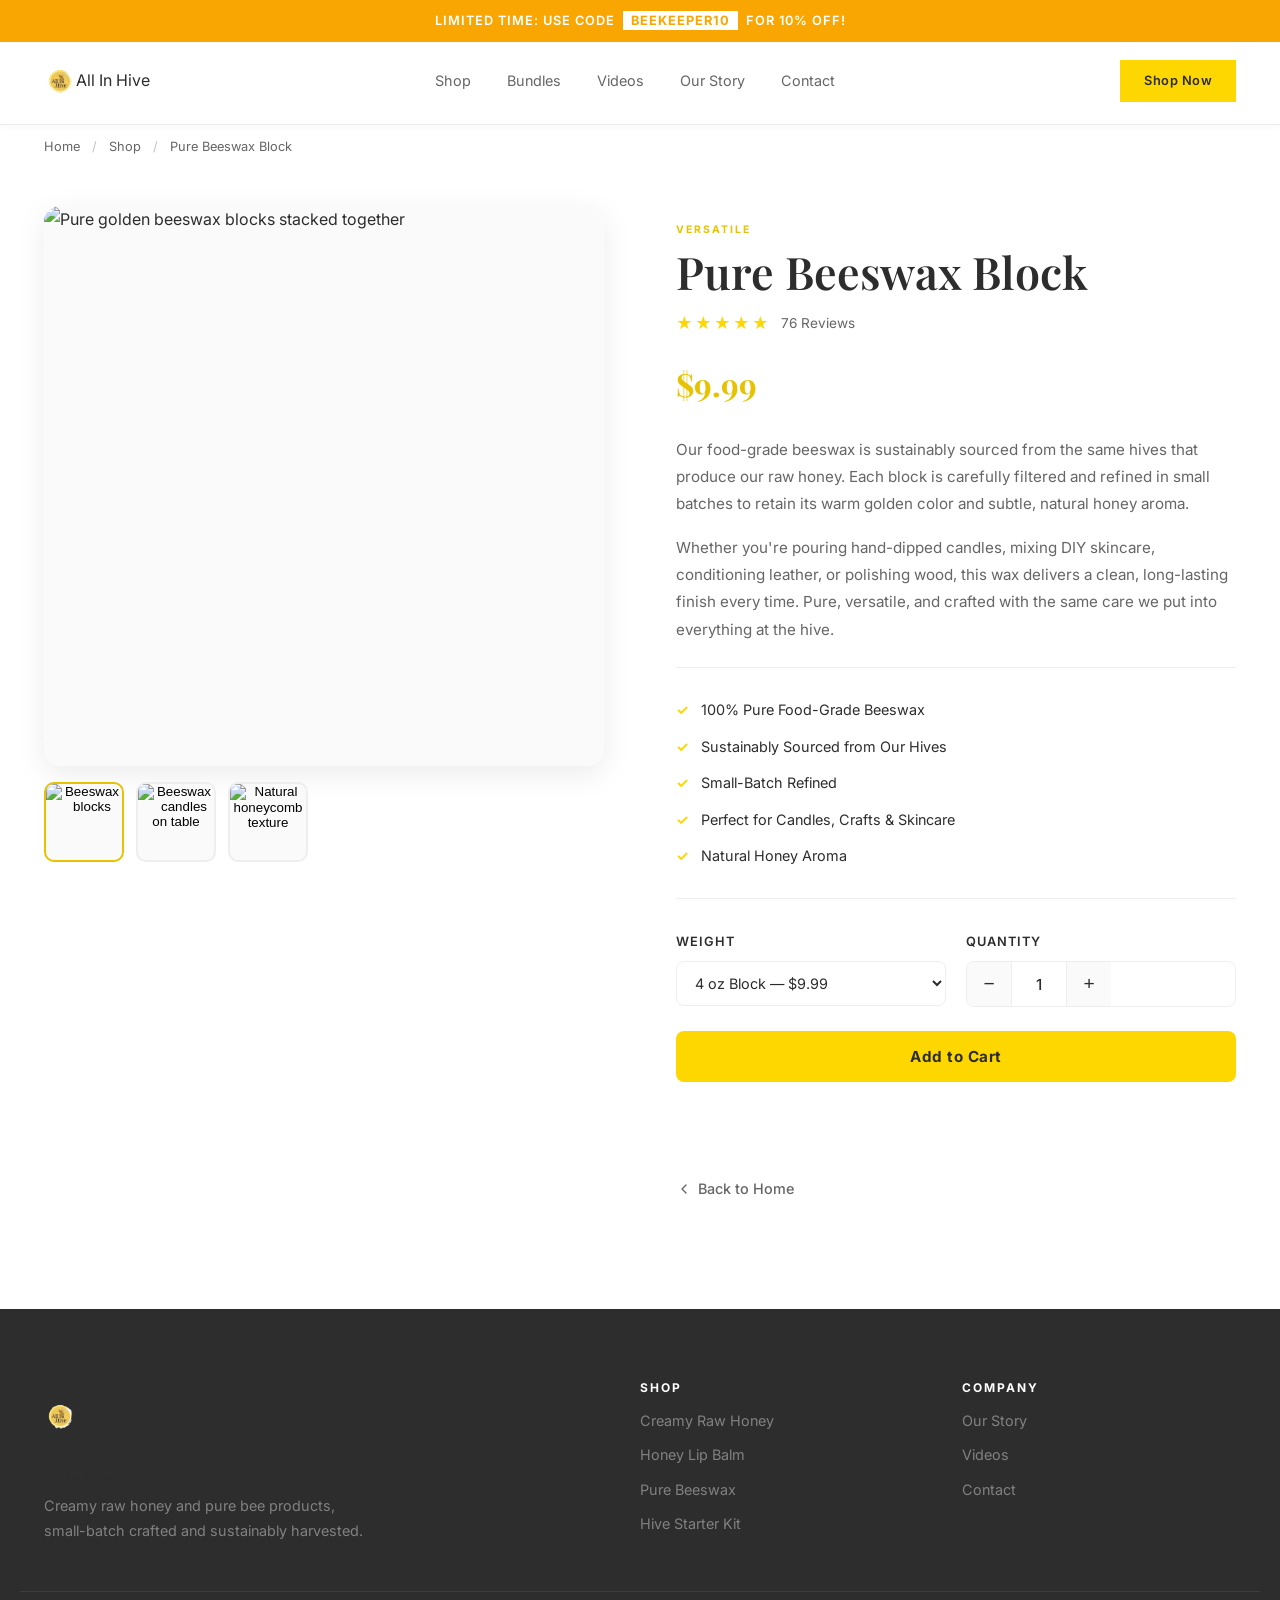
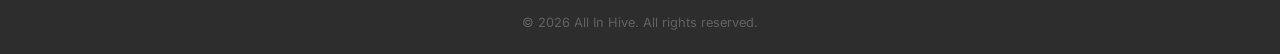
==== commit 399c2725: "Complete vibrant white + gold conversion overhaul - Sticky orange (#F9A602) discount bar: BEEKEEPER1" ====
--- a/products/beeswax.html
+++ b/products/beeswax.html
@@ -12,6 +12,7 @@
   <link rel="stylesheet" href="product-page.css">
 </head>
 <body>
+<div class="discount-bar"><p>LIMITED TIME: USE CODE <strong>BEEKEEPER10</strong> FOR 10% OFF!</p></div>
 
   <!-- NAVBAR -->
   <nav class="navbar scrolled" id="navbar">
--- a/styles.css
+++ b/styles.css
@@ -1,68 +1,41 @@
 /* ========================================
-   ALL IN HIVE — Unique Brand Design
-   Palette: Matched to logo gold/honeycomb
-   Typography: Playfair Display + Inter
+   ALL IN HIVE — Vibrant White + Gold Design
    ======================================== */
 
 :root {
-  --cream: #FDFBF7;
-  --cream-dark: #F5F0E8;
-  --gold: #C8962E;
-  --gold-dark: #A67A1E;
-  --gold-light: #DEBA5C;
+  --white: #FFFFFF;
+  --off-white: #FAFAFA;
+  --yellow: #FFD700;
+  --yellow-dark: #E6C200;
+  --yellow-glow: rgba(255, 215, 0, 0.35);
+  --orange: #F9A602;
   --charcoal: #2D2D2D;
-  --charcoal-light: #555555;
-  --white: #FFFFFF;
-  --border: #E8E2D6;
-  --wood: #D2BFA0;
-  --wood-dark: #B5A084;
+  --charcoal-light: #666666;
+  --border: #EEEEEE;
+  --red: #E53935;
 
   --font-heading: 'Playfair Display', Georgia, serif;
   --font-body: 'Inter', -apple-system, sans-serif;
 
-  --shadow-sm: 0 1px 4px rgba(0, 0, 0, 0.04);
-  --shadow-md: 0 4px 20px rgba(0, 0, 0, 0.06);
-  --shadow-lg: 0 12px 40px rgba(0, 0, 0, 0.08);
-  --shadow-card: 0 2px 12px rgba(0, 0, 0, 0.04);
-  --shadow-card-hover: 0 8px 32px rgba(0, 0, 0, 0.1);
-}
-
-/* ========================================
-   RESET & BASE
-   ======================================== */
-
-*, *::before, *::after {
-  box-sizing: border-box;
-  margin: 0;
-  padding: 0;
-}
-
-html {
-  scroll-behavior: smooth;
-  scroll-padding-top: 80px;
-}
+  --float-shadow: 0 8px 30px rgba(0,0,0,0.08);
+  --float-shadow-hover: 0 16px 48px rgba(0,0,0,0.14);
+}
+
+/* Reset */
+*, *::before, *::after { box-sizing: border-box; margin: 0; padding: 0; }
+html { scroll-behavior: smooth; scroll-padding-top: 120px; }
 
 body {
   font-family: var(--font-body);
   font-size: 16px;
   line-height: 1.7;
   color: var(--charcoal);
-  background-color: var(--cream);
+  background: var(--white);
   -webkit-font-smoothing: antialiased;
-  -moz-osx-font-smoothing: grayscale;
-}
-
-img {
-  max-width: 100%;
-  height: auto;
-  display: block;
-}
-
-a {
-  color: var(--charcoal);
-  text-decoration: none;
-  transition: color 0.2s ease;
-}
+}
+
+img { max-width: 100%; height: auto; display: block; }
+a { color: var(--charcoal); text-decoration: none; transition: color 0.2s; }
 
 h1, h2, h3, h4 {
   font-family: var(--font-heading);
@@ -71,44 +44,33 @@
   color: var(--charcoal);
 }
 
-h1 { font-size: clamp(2.8rem, 5.5vw, 4.5rem); }
+h1 { font-size: clamp(3rem, 6vw, 5rem); }
 h2 { font-size: clamp(2rem, 3.5vw, 3rem); }
 h3 { font-size: clamp(1.1rem, 1.8vw, 1.35rem); }
 
-.container {
-  width: 100%;
-  max-width: 1240px;
-  margin: 0 auto;
-  padding: 0 24px;
-}
-
-/* ========================================
-   SECTION UTILITIES
-   ======================================== */
+.container { width: 100%; max-width: 1240px; margin: 0 auto; padding: 0 24px; }
 
 .section-tag {
   font-family: var(--font-body);
-  font-weight: 500;
+  font-weight: 600;
   font-size: 0.75rem;
   text-transform: uppercase;
   letter-spacing: 3px;
-  color: var(--gold);
+  color: var(--yellow-dark);
   margin-bottom: 12px;
 }
 
-.section-title {
-  margin-bottom: 20px;
-}
-
-.section-subtitle {
+.section-title { margin-bottom: 16px; }
+
+.section-sub {
   font-size: 1.05rem;
   color: var(--charcoal-light);
-  max-width: 540px;
+  max-width: 520px;
   margin: 0 auto 48px;
 }
 
 /* ========================================
-   BUTTONS
+   BUTTONS + SHINE ANIMATION
    ======================================== */
 
 .btn {
@@ -116,107 +78,124 @@
   align-items: center;
   justify-content: center;
   font-family: var(--font-body);
-  font-weight: 500;
+  font-weight: 600;
   font-size: 0.9rem;
   letter-spacing: 0.5px;
   padding: 14px 36px;
-  border-radius: 0;
-  border: 1.5px solid transparent;
+  border: none;
   cursor: pointer;
-  transition: all 0.25s ease;
+  transition: all 0.25s;
   min-height: 48px;
-}
-
-.btn:focus-visible {
-  outline: 2px solid var(--gold);
-  outline-offset: 2px;
-}
-
-.btn-gold {
-  background: var(--gold);
-  color: var(--white);
-  border-color: var(--gold);
-}
-
-.btn-gold:hover {
-  background: var(--gold-dark);
-  border-color: var(--gold-dark);
-  color: var(--white);
-}
-
-.btn-ghost {
-  background: transparent;
+  position: relative;
+  overflow: hidden;
+}
+
+.btn:focus-visible { outline: 2px solid var(--yellow); outline-offset: 2px; }
+
+.btn-yellow {
+  background: var(--yellow);
   color: var(--charcoal);
-  border-color: var(--charcoal);
-}
-
-.btn-ghost:hover {
-  background: var(--charcoal);
-  color: var(--white);
-}
-
-.btn-full {
-  width: 100%;
-}
-
-/* ========================================
-   NAVBAR
-   ======================================== */
-
-.navbar {
+}
+
+.btn-yellow:hover {
+  background: var(--yellow-dark);
+  color: var(--charcoal);
+  box-shadow: 0 4px 20px var(--yellow-glow);
+}
+
+.btn-full { width: 100%; }
+
+.btn-hero {
+  font-size: 1rem;
+  padding: 18px 56px;
+  letter-spacing: 1.5px;
+  text-transform: uppercase;
+}
+
+/* Shine sweep animation */
+.btn-glow::after {
+  content: '';
+  position: absolute;
+  top: 0;
+  left: -75%;
+  width: 50%;
+  height: 100%;
+  background: linear-gradient(90deg, transparent, rgba(255,255,255,0.4), transparent);
+  transform: skewX(-20deg);
+  animation: shine 3s ease-in-out infinite;
+}
+
+@keyframes shine {
+  0%, 100% { left: -75%; }
+  50% { left: 125%; }
+}
+
+/* ========================================
+   DISCOUNT BAR
+   ======================================== */
+
+.discount-bar {
   position: fixed;
   top: 0;
   left: 0;
   right: 0;
+  z-index: 60;
+  background: var(--orange);
+  color: var(--white);
+  text-align: center;
+  padding: 10px 24px;
+  font-size: 0.8rem;
+  font-weight: 600;
+  letter-spacing: 1px;
+}
+
+.discount-bar strong {
+  background: var(--white);
+  color: var(--orange);
+  padding: 2px 8px;
+  margin: 0 4px;
+  font-weight: 700;
+}
+
+/* ========================================
+   NAVBAR
+   ======================================== */
+
+.navbar {
+  position: fixed;
+  top: 38px;
+  left: 0;
+  right: 0;
   z-index: 50;
-  background: rgba(253, 251, 247, 0.92);
-  backdrop-filter: blur(20px);
-  -webkit-backdrop-filter: blur(20px);
+  background: rgba(255, 255, 255, 0.85);
+  backdrop-filter: blur(12px);
+  -webkit-backdrop-filter: blur(12px);
   border-bottom: 1px solid transparent;
-  transition: all 0.3s ease;
+  transition: all 0.3s;
 }
 
 .navbar.scrolled {
   border-bottom-color: var(--border);
-  box-shadow: var(--shadow-sm);
+  box-shadow: 0 1px 8px rgba(0,0,0,0.04);
 }
 
 .nav-container {
   display: flex;
   align-items: center;
   justify-content: space-between;
-  padding: 12px 24px;
-}
-
-.nav-logo {
-  display: flex;
-  align-items: center;
-  gap: 10px;
-}
-
-.nav-logo:hover {
-  color: var(--charcoal);
-}
+  padding: 8px 24px;
+}
+
+.nav-logo { display: flex; align-items: center; }
+.nav-logo:hover { opacity: 0.85; }
 
 .nav-logo-img {
-  height: 60px;
+  height: 70px;
   width: auto;
   object-fit: contain;
 }
 
-.nav-logo-text {
-  font-family: var(--font-heading);
-  font-size: 1.4rem;
-  font-weight: 700;
-  color: var(--charcoal);
-  letter-spacing: -0.5px;
-}
-
-.nav-links {
-  display: flex;
-  list-style: none;
-  gap: 4px;
-}
+.nav-links { display: flex; list-style: none; gap: 4px; }
 
 .nav-links a {
   display: block;
@@ -224,28 +203,23 @@
   font-weight: 400;
   font-size: 0.9rem;
   color: var(--charcoal-light);
-  transition: color 0.2s ease;
-}
-
-.nav-links a:hover {
-  color: var(--gold);
-}
+}
+
+.nav-links a:hover { color: var(--charcoal); }
 
 .nav-cta {
   font-family: var(--font-body);
   font-size: 0.8rem;
-  font-weight: 500;
+  font-weight: 600;
   padding: 10px 24px;
-  background: var(--gold);
-  color: var(--white);
+  background: var(--yellow);
+  color: var(--charcoal);
   letter-spacing: 0.5px;
-  transition: background 0.2s ease;
-}
-
-.nav-cta:hover {
-  background: var(--gold-dark);
-  color: var(--white);
-}
+  position: relative;
+  overflow: hidden;
+}
+
+.nav-cta:hover { background: var(--yellow-dark); color: var(--charcoal); }
 
 .nav-toggle {
   display: none;
@@ -266,21 +240,15 @@
   width: 22px;
   height: 1.5px;
   background: var(--charcoal);
-  transition: all 0.3s ease;
-}
-
-.nav-toggle.active span:nth-child(1) {
-  transform: rotate(45deg) translate(5px, 5px);
-}
-.nav-toggle.active span:nth-child(2) {
-  opacity: 0;
-}
-.nav-toggle.active span:nth-child(3) {
-  transform: rotate(-45deg) translate(5px, -5px);
-}
-
-/* ========================================
-   HERO — Full-Screen Immersive
+  transition: all 0.3s;
+}
+
+.nav-toggle.active span:nth-child(1) { transform: rotate(45deg) translate(5px, 5px); }
+.nav-toggle.active span:nth-child(2) { opacity: 0; }
+.nav-toggle.active span:nth-child(3) { transform: rotate(-45deg) translate(5px, -5px); }
+
+/* ========================================
+   HERO
    ======================================== */
 
 .hero {
@@ -290,7 +258,8 @@
   align-items: center;
   justify-content: center;
   overflow: hidden;
-  background: #1a0f00;
+  background: #0a0600;
+  margin-top: 0;
 }
 
 .hero-video-wrap {
@@ -323,11 +292,7 @@
   position: absolute;
   inset: 0;
   z-index: 2;
-  background: radial-gradient(
-    ellipse at center,
-    rgba(0, 0, 0, 0.35) 0%,
-    rgba(0, 0, 0, 0.55) 100%
-  );
+  background: linear-gradient(180deg, rgba(0,0,0,0.3) 0%, rgba(0,0,0,0.55) 100%);
 }
 
 .hero-content {
@@ -337,77 +302,88 @@
   padding: 40px 24px;
 }
 
-.hero-logo {
-  width: 200px;
-  height: auto;
-  margin: 0 auto 32px;
-  filter: drop-shadow(0 4px 24px rgba(0, 0, 0, 0.4)) brightness(1.3);
-}
-
-.hero-tag {
-  font-size: 0.75rem;
-  font-weight: 500;
-  text-transform: uppercase;
-  letter-spacing: 4px;
-  color: var(--gold-light);
-  margin-bottom: 20px;
-}
-
 .hero h1 {
   color: var(--white);
-  text-shadow: 0 2px 20px rgba(0, 0, 0, 0.4);
-  margin-bottom: 36px;
+  text-shadow: 0 2px 24px rgba(0,0,0,0.5);
+  margin-bottom: 20px;
   letter-spacing: -1px;
 }
 
-.hero .btn-gold {
-  font-size: 0.85rem;
-  padding: 16px 48px;
-  letter-spacing: 1px;
-}
-
-/* ========================================
-   TICKER — Hive Facts
-   ======================================== */
-
-.ticker {
-  background: var(--gold);
-  color: var(--white);
-  padding: 14px 0;
+.hero-sub {
+  font-size: 1.15rem;
+  color: rgba(255,255,255,0.85);
+  max-width: 480px;
+  margin: 0 auto 40px;
+}
+
+/* ========================================
+   TRUST BAR
+   ======================================== */
+
+.trust-bar {
+  padding: 40px 0;
+  background: var(--off-white);
+  border-bottom: 1px solid var(--border);
+}
+
+.trust-logos {
+  display: flex;
+  align-items: center;
+  justify-content: center;
+  gap: 56px;
+  flex-wrap: wrap;
+}
+
+.trust-logo { opacity: 0.2; transition: opacity 0.3s; }
+.trust-logo:hover { opacity: 0.45; }
+.trust-logo svg { height: 22px; width: auto; color: var(--charcoal); }
+
+/* ========================================
+   HIVE LAB — Videos
+   ======================================== */
+
+.hive-lab {
+  padding: 100px 0;
+  background: var(--white);
+  text-align: center;
+}
+
+.video-grid {
+  display: grid;
+  grid-template-columns: repeat(4, 1fr);
+  gap: 20px;
+}
+
+.video-card {
+  position: relative;
+  aspect-ratio: 9 / 16;
   overflow: hidden;
-  white-space: nowrap;
-}
-
-.ticker-track {
-  display: inline-flex;
-  gap: 24px;
-  animation: ticker-scroll 25s linear infinite;
-  font-family: var(--font-body);
-  font-weight: 500;
-  font-size: 0.8rem;
-  letter-spacing: 3px;
-  text-transform: uppercase;
-}
-
-.ticker-track span {
-  flex-shrink: 0;
-}
-
-.ticker-dot {
-  opacity: 0.5;
-}
-
-@keyframes ticker-scroll {
-  0% { transform: translateX(0); }
-  100% { transform: translateX(-50%); }
-}
-
-/* ========================================
-   PRODUCTS — Wood-grain farm-to-table feel
-   ======================================== */
-
-.products {
+  border-radius: 16px;
+  background: var(--charcoal);
+  box-shadow: var(--float-shadow);
+  transition: transform 0.3s ease, box-shadow 0.3s ease;
+}
+
+.video-card:hover {
+  transform: translateY(-10px);
+  box-shadow: var(--float-shadow-hover);
+}
+
+.video-card iframe {
+  position: absolute;
+  inset: 0;
+  width: 100%;
+  height: 100%;
+  border: 0;
+}
+
+/* ========================================
+   COLLECTION — Products
+   ======================================== */
+
+.collection {
   padding: 100px 0;
+  background: var(--white);
   text-align: center;
 }
 
@@ -418,45 +394,43 @@
   margin-top: 48px;
 }
 
-a.product-card {
-  display: block;
-  text-decoration: none;
-  color: inherit;
-}
+a.product-card { display: block; text-decoration: none; color: inherit; }
 
 .product-card {
   background: var(--white);
   border: 1px solid var(--border);
+  border-radius: 16px;
   overflow: hidden;
-  transition: box-shadow 0.35s ease;
+  box-shadow: var(--float-shadow);
+  transition: transform 0.3s ease, box-shadow 0.3s ease;
   cursor: pointer;
 }
 
 .product-card:hover {
-  box-shadow: var(--shadow-card-hover);
+  transform: translateY(-10px);
+  box-shadow: var(--float-shadow-hover);
 }
 
 .product-image-wrap {
   position: relative;
   aspect-ratio: 1 / 1;
   overflow: hidden;
-  /* Wood-grain texture background via CSS gradient */
-  background:
-    repeating-linear-gradient(
-      90deg,
-      transparent,
-      transparent 10px,
-      rgba(178, 144, 95, 0.06) 10px,
-      rgba(178, 144, 95, 0.06) 11px
-    ),
-    repeating-linear-gradient(
-      85deg,
-      transparent,
-      transparent 20px,
-      rgba(178, 144, 95, 0.04) 20px,
-      rgba(178, 144, 95, 0.04) 22px
-    ),
-    linear-gradient(180deg, #F0E8DA 0%, #E8DCC8 100%);
+  background: var(--off-white);
+}
+
+.badge-stock {
+  position: absolute;
+  top: 12px;
+  left: 12px;
+  z-index: 3;
+  background: var(--red);
+  color: var(--white);
+  font-size: 0.65rem;
+  font-weight: 700;
+  text-transform: uppercase;
+  letter-spacing: 1px;
+  padding: 5px 10px;
+  border-radius: 4px;
 }
 
 .product-img {
@@ -465,20 +439,12 @@
   width: 100%;
   height: 100%;
   object-fit: cover;
-  transition: opacity 0.5s ease;
-}
-
-.product-img-hover {
-  opacity: 0;
-}
-
-.product-card:hover .product-img-main {
-  opacity: 0;
-}
-
-.product-card:hover .product-img-hover {
-  opacity: 1;
-}
+  transition: opacity 0.5s;
+}
+
+.product-img-hover { opacity: 0; }
+.product-card:hover .product-img-main { opacity: 0; }
+.product-card:hover .product-img-hover { opacity: 1; }
 
 .quick-add {
   position: absolute;
@@ -488,9 +454,17 @@
   z-index: 2;
   opacity: 0;
   transform: translateY(8px);
-  transition: opacity 0.3s ease, transform 0.3s ease;
-  font-size: 0.8rem;
+  transition: opacity 0.3s, transform 0.3s;
+  background: var(--yellow);
+  color: var(--charcoal);
+  text-align: center;
   padding: 12px 24px;
+  font-family: var(--font-body);
+  font-size: 0.85rem;
+  font-weight: 600;
+  border-radius: 8px;
+  position: relative;
+  overflow: hidden;
 }
 
 .product-card:hover .quick-add {
@@ -501,31 +475,19 @@
 .product-info {
   padding: 24px 20px;
   text-align: left;
-  /* Subtle wood texture on info area too */
-  background:
-    repeating-linear-gradient(
-      90deg,
-      transparent,
-      transparent 16px,
-      rgba(178, 144, 95, 0.03) 16px,
-      rgba(178, 144, 95, 0.03) 17px
-    ),
-    var(--white);
 }
 
 .product-label {
   display: inline-block;
   font-size: 0.65rem;
-  font-weight: 600;
+  font-weight: 700;
   text-transform: uppercase;
   letter-spacing: 2px;
-  color: var(--gold);
+  color: var(--yellow-dark);
   margin-bottom: 8px;
 }
 
-.product-info h3 {
-  margin-bottom: 8px;
-}
+.product-info h3 { margin-bottom: 8px; }
 
 .product-desc {
   font-size: 0.9rem;
@@ -534,290 +496,84 @@
   margin-bottom: 16px;
 }
 
+.product-bottom {
+  display: flex;
+  align-items: center;
+  justify-content: space-between;
+}
+
 .product-price {
   font-family: var(--font-heading);
-  font-size: 1.2rem;
-  font-weight: 600;
-  color: var(--charcoal);
-}
-
-/* ========================================
-   AS SEEN IN
-   ======================================== */
-
-.seen-in {
-  padding: 60px 0;
-  border-top: 1px solid var(--border);
-  border-bottom: 1px solid var(--border);
+  font-size: 1.3rem;
+  font-weight: 700;
+  color: var(--yellow-dark);
+}
+
+.secure-badge {
+  display: flex;
+  align-items: center;
+  gap: 4px;
+  font-size: 0.65rem;
+  font-weight: 500;
+  color: var(--charcoal-light);
+  opacity: 0.6;
+}
+
+.secure-badge svg { color: var(--charcoal-light); }
+
+/* ========================================
+   PROMISE
+   ======================================== */
+
+.promise {
+  padding: 100px 0;
+  background: var(--off-white);
   text-align: center;
 }
 
-.seen-in-label {
-  font-size: 0.7rem;
-  font-weight: 500;
-  text-transform: uppercase;
-  letter-spacing: 3px;
-  color: var(--charcoal-light);
-  margin-bottom: 32px;
-}
-
-.seen-in-logos {
-  display: flex;
-  align-items: center;
-  justify-content: center;
-  gap: 56px;
-  flex-wrap: wrap;
-  opacity: 0.35;
-}
-
-.logo-item svg {
-  height: 22px;
-  width: auto;
-  color: var(--charcoal);
-}
-
-/* ========================================
-   BUNDLE
-   ======================================== */
-
-.bundle {
-  padding: 100px 0;
-}
-
-.bundle-grid {
-  display: grid;
-  grid-template-columns: 1fr 1fr;
-  gap: 64px;
-  align-items: center;
-}
-
-.bundle-image {
-  overflow: hidden;
-}
-
-.bundle-image img {
-  width: 100%;
-  height: 100%;
-  object-fit: cover;
-  aspect-ratio: 1 / 1;
-}
-
-.bundle-text h2 {
-  font-size: clamp(2rem, 3vw, 2.8rem);
-  margin-bottom: 16px;
-}
-
-.bundle-text p {
-  color: var(--charcoal-light);
-  line-height: 1.8;
-  margin-bottom: 24px;
-}
-
-.bundle-includes {
-  list-style: none;
-  margin-bottom: 28px;
-}
-
-.bundle-includes li {
-  padding: 8px 0;
-  border-bottom: 1px solid var(--border);
-  font-size: 0.95rem;
-  color: var(--charcoal);
-}
-
-.bundle-includes li::before {
-  content: '\2713';
-  margin-right: 12px;
-  color: var(--gold);
-  font-weight: 600;
-}
-
-.bundle-pricing {
-  display: flex;
-  align-items: baseline;
-  gap: 16px;
-  margin-bottom: 28px;
-}
-
-.bundle-old-price {
-  font-size: 1.1rem;
-  color: var(--charcoal-light);
-  text-decoration: line-through;
-}
-
-.bundle-new-price {
-  font-family: var(--font-heading);
-  font-size: 2rem;
-  font-weight: 700;
-  color: var(--charcoal);
-}
-
-/* ========================================
-   VIDEOS — YouTube Shorts Grid
-   ======================================== */
-
-.videos {
-  padding: 100px 0;
-  background: var(--white);
-  text-align: center;
-}
-
-.video-grid {
-  display: grid;
-  grid-template-columns: repeat(4, 1fr);
-  gap: 20px;
-}
-
-.video-card {
-  position: relative;
-  aspect-ratio: 9 / 16;
-  overflow: hidden;
-  border-radius: 12px;
-  background: var(--charcoal);
-  box-shadow: var(--shadow-card);
-  transition: box-shadow 0.3s ease, transform 0.3s ease;
-}
-
-.video-card:hover {
-  box-shadow: var(--shadow-lg);
-  transform: translateY(-4px);
-}
-
-.video-card iframe {
-  position: absolute;
-  inset: 0;
-  width: 100%;
-  height: 100%;
-  border: 0;
-}
-
-/* ========================================
-   ABOUT
-   ======================================== */
-
-.about {
-  padding: 100px 0;
-  background: var(--cream);
-}
-
-.about-grid {
-  display: grid;
-  grid-template-columns: 1fr 1fr;
-  gap: 80px;
-  align-items: center;
-}
-
-.about-images {
-  display: grid;
-  grid-template-columns: 3fr 2fr;
-  gap: 16px;
-}
-
-.about-img {
-  width: 100%;
-  object-fit: cover;
-}
-
-.about-img-1 {
-  height: 480px;
-}
-
-.about-img-2 {
-  height: 480px;
-  margin-top: 40px;
-}
-
-.about-text p {
-  color: var(--charcoal-light);
-  margin-bottom: 16px;
-  font-size: 1rem;
-  line-height: 1.8;
-}
-
-.about-stats {
+.promise-grid {
   display: grid;
   grid-template-columns: repeat(3, 1fr);
-  gap: 24px;
-  margin-top: 32px;
-  padding-top: 32px;
-  border-top: 1px solid var(--border);
-}
-
-.about-stat-num {
-  display: block;
-  font-family: var(--font-heading);
-  font-size: 1.8rem;
-  font-weight: 700;
-  color: var(--charcoal);
-}
-
-.about-stat-label {
-  font-size: 0.8rem;
-  color: var(--charcoal-light);
-  text-transform: uppercase;
-  letter-spacing: 1px;
-}
-
-/* ========================================
-   TESTIMONIALS
-   ======================================== */
-
-.testimonials {
-  padding: 100px 0;
+  gap: 40px;
+  margin-top: 48px;
+}
+
+.promise-card {
+  text-align: center;
+  padding: 48px 28px;
   background: var(--white);
-  text-align: center;
-}
-
-.testimonial-grid {
-  display: grid;
-  grid-template-columns: repeat(3, 1fr);
-  gap: 28px;
-  margin-top: 48px;
-}
-
-.testimonial-card {
-  background: var(--cream);
-  border: 1px solid var(--border);
-  padding: 36px 28px;
-  text-align: left;
-  transition: box-shadow 0.3s ease;
-}
-
-.testimonial-card:hover {
-  box-shadow: var(--shadow-md);
-}
-
-.testimonial-stars {
-  color: var(--gold);
-  font-size: 1rem;
-  letter-spacing: 2px;
-  margin-bottom: 16px;
-}
-
-.testimonial-card p {
+  border-radius: 16px;
+  box-shadow: var(--float-shadow);
+  transition: transform 0.3s ease, box-shadow 0.3s ease;
+}
+
+.promise-card:hover {
+  transform: translateY(-6px);
+  box-shadow: var(--float-shadow-hover);
+}
+
+.promise-icon {
+  width: 72px;
+  height: 72px;
+  margin: 0 auto 24px;
+  display: flex;
+  align-items: center;
+  justify-content: center;
+  background: linear-gradient(135deg, var(--yellow), var(--yellow-dark));
+  border-radius: 50%;
+  padding: 16px;
+}
+
+.promise-icon svg { width: 100%; height: 100%; color: var(--white); }
+
+.promise-card h3 { margin-bottom: 12px; font-size: 1.2rem; }
+
+.promise-card p {
   font-size: 0.95rem;
   color: var(--charcoal-light);
   line-height: 1.7;
-  margin-bottom: 24px;
-  font-style: italic;
-}
-
-.testimonial-card footer {
-  display: flex;
-  flex-direction: column;
-}
-
-.testimonial-card footer strong {
-  font-weight: 600;
-  color: var(--charcoal);
-  font-size: 0.9rem;
-}
-
-.testimonial-card footer span {
-  font-size: 0.75rem;
-  color: var(--gold);
-  text-transform: uppercase;
-  letter-spacing: 1px;
+  max-width: 300px;
+  margin: 0 auto;
 }
 
 /* ========================================
@@ -826,7 +582,7 @@
 
 .contact {
   padding: 100px 0;
-  background: var(--cream);
+  background: var(--white);
 }
 
 .contact-grid {
@@ -840,14 +596,9 @@
   color: var(--charcoal-light);
   margin-bottom: 32px;
   font-size: 1rem;
-  line-height: 1.8;
-}
-
-.contact-details {
-  display: flex;
-  flex-direction: column;
-  gap: 16px;
-}
+}
+
+.contact-details { display: flex; flex-direction: column; gap: 16px; }
 
 .contact-item {
   display: flex;
@@ -860,22 +611,21 @@
   width: 20px;
   height: 20px;
   flex-shrink: 0;
-  color: var(--gold);
+  color: var(--yellow-dark);
 }
 
 .contact-form {
-  background: var(--white);
+  background: var(--off-white);
   border: 1px solid var(--border);
+  border-radius: 16px;
   padding: 48px;
 }
 
-.form-group {
-  margin-bottom: 20px;
-}
+.form-group { margin-bottom: 20px; }
 
 .form-group label {
   display: block;
-  font-weight: 500;
+  font-weight: 600;
   font-size: 0.8rem;
   text-transform: uppercase;
   letter-spacing: 1px;
@@ -891,23 +641,21 @@
   font-family: var(--font-body);
   font-size: 0.95rem;
   color: var(--charcoal);
-  background: var(--cream);
+  background: var(--white);
   border: 1px solid var(--border);
-  border-radius: 0;
-  transition: border-color 0.2s ease;
+  border-radius: 8px;
+  transition: border-color 0.2s;
 }
 
 .form-group input:focus,
 .form-group select:focus,
 .form-group textarea:focus {
   outline: none;
-  border-color: var(--gold);
-}
-
-.form-group textarea {
-  resize: vertical;
-  min-height: 120px;
-}
+  border-color: var(--yellow);
+  box-shadow: 0 0 0 3px var(--yellow-glow);
+}
+
+.form-group textarea { resize: vertical; min-height: 120px; }
 
 .form-success {
   display: flex;
@@ -915,19 +663,15 @@
   gap: 10px;
   margin-top: 16px;
   padding: 14px 16px;
-  background: var(--cream);
+  background: var(--white);
   border: 1px solid var(--border);
+  border-radius: 8px;
   color: var(--charcoal);
   font-weight: 500;
   font-size: 0.9rem;
 }
 
-.success-icon {
-  width: 20px;
-  height: 20px;
-  flex-shrink: 0;
-  color: var(--gold);
-}
+.success-icon { width: 20px; height: 20px; flex-shrink: 0; color: var(--yellow-dark); }
 
 /* ========================================
    FOOTER
@@ -935,7 +679,7 @@
 
 .site-footer {
   background: var(--charcoal);
-  color: var(--cream);
+  color: #ccc;
   padding: 72px 0 0;
 }
 
@@ -946,83 +690,58 @@
   padding-bottom: 48px;
 }
 
-.footer-logo-link {
-  display: flex;
-  align-items: center;
-  gap: 12px;
-  margin-bottom: 16px;
-}
-
 .footer-logo-img {
-  height: 60px;
+  height: 70px;
   width: auto;
   object-fit: contain;
-  filter: brightness(1.2);
-}
-
-.footer-logo-text {
-  font-family: var(--font-heading);
-  font-size: 1.4rem;
-  font-weight: 700;
-  color: var(--cream);
-}
-
-.footer-logo-link:hover .footer-logo-text {
-  color: var(--gold-light);
+  margin-bottom: 16px;
 }
 
 .footer-brand p {
-  color: rgba(253, 251, 247, 0.5);
+  color: rgba(255,255,255,0.4);
   font-size: 0.9rem;
   max-width: 320px;
   line-height: 1.7;
 }
 
-.footer-links {
-  display: flex;
-  flex-direction: column;
-  gap: 10px;
-}
+.footer-links { display: flex; flex-direction: column; gap: 10px; }
 
 .footer-links h4 {
-  color: var(--cream);
+  color: var(--white);
   font-family: var(--font-body);
   font-size: 0.75rem;
-  font-weight: 600;
+  font-weight: 700;
   text-transform: uppercase;
   letter-spacing: 2px;
   margin-bottom: 4px;
 }
 
 .footer-links a {
-  color: rgba(253, 251, 247, 0.5);
+  color: rgba(255,255,255,0.4);
   font-size: 0.9rem;
-  transition: color 0.2s ease;
-}
-
-.footer-links a:hover {
-  color: var(--gold-light);
-}
+}
+
+.footer-links a:hover { color: var(--yellow); }
 
 .footer-bottom {
-  border-top: 1px solid rgba(253, 251, 247, 0.1);
+  border-top: 1px solid rgba(255,255,255,0.08);
   padding: 20px 0;
 }
 
 .footer-bottom p {
   font-size: 0.8rem;
-  color: rgba(253, 251, 247, 0.35);
+  color: rgba(255,255,255,0.25);
   text-align: center;
 }
 
 /* ========================================
-   SCROLL ANIMATIONS
+   ANIMATIONS
    ======================================== */
 
 .fade-in {
   opacity: 0;
-  transform: translateY(20px);
-  transition: opacity 0.7s ease, transform 0.7s ease;
+  transform: translateY(24px);
+  transition: opacity 0.7s, transform 0.7s;
 }
 
 .fade-in.visible {
@@ -1031,149 +750,59 @@
 }
 
 @media (prefers-reduced-motion: reduce) {
-  .fade-in {
-    opacity: 1;
-    transform: none;
-    transition: none;
-  }
+  .fade-in { opacity: 1; transform: none; transition: none; }
   html { scroll-behavior: auto; }
-  .ticker-track { animation: none; }
-  .product-card:hover .quick-add { opacity: 1; transform: none; }
-  .video-card:hover { transform: none; }
-}
-
-/* ========================================
-   RESPONSIVE — TABLET
+  .video-card:hover, .product-card:hover, .promise-card:hover { transform: none; }
+  .btn-glow::after { animation: none; }
+}
+
+/* ========================================
+   RESPONSIVE
    ======================================== */
 
 @media (max-width: 1024px) {
-  .product-grid {
-    grid-template-columns: repeat(2, 1fr);
-  }
-
-  .testimonial-grid {
-    grid-template-columns: repeat(2, 1fr);
-  }
-
-  .video-grid {
-    grid-template-columns: repeat(2, 1fr);
-  }
-
-  .about-grid,
-  .bundle-grid,
-  .contact-grid {
-    grid-template-columns: 1fr;
-    gap: 48px;
-  }
-
-  .footer-content {
-    grid-template-columns: 1fr 1fr;
-  }
-}
-
-/* ========================================
-   RESPONSIVE — MOBILE
-   ======================================== */
+  .product-grid { grid-template-columns: repeat(2, 1fr); }
+  .video-grid { grid-template-columns: repeat(2, 1fr); }
+  .promise-grid { grid-template-columns: 1fr; max-width: 480px; margin-left: auto; margin-right: auto; }
+  .contact-grid { grid-template-columns: 1fr; gap: 48px; }
+  .footer-content { grid-template-columns: 1fr 1fr; }
+}
 
 @media (max-width: 768px) {
-  .nav-toggle {
-    display: flex;
-  }
+  .nav-toggle { display: flex; }
 
   .nav-links {
     display: none;
     position: absolute;
     top: 100%;
-    left: 0;
-    right: 0;
-    background: var(--cream);
+    left: 0; right: 0;
+    background: rgba(255,255,255,0.98);
+    backdrop-filter: blur(12px);
     border-bottom: 1px solid var(--border);
     padding: 16px 24px;
     flex-direction: column;
     gap: 4px;
-    box-shadow: var(--shadow-md);
+    box-shadow: 0 8px 24px rgba(0,0,0,0.06);
   }
 
-  .nav-links.active {
-    display: flex;
-  }
-
-  .nav-cta {
-    display: none;
-  }
-
-  .hero-logo {
-    width: 120px;
-  }
-
-  .product-grid,
-  .testimonial-grid {
-    grid-template-columns: 1fr;
-    max-width: 480px;
-    margin-left: auto;
-    margin-right: auto;
-  }
-
-  .video-grid {
-    grid-template-columns: repeat(2, 1fr);
-    gap: 12px;
-  }
-
-  .about-images {
-    grid-template-columns: 1fr;
-  }
-
-  .about-img-1, .about-img-2 {
-    height: 280px;
-  }
-
-  .about-img-2 {
-    margin-top: 0;
-  }
-
-  .about-stats {
-    grid-template-columns: repeat(3, 1fr);
-    gap: 16px;
-  }
-
-  .contact-form {
-    padding: 28px;
-  }
-
-  .footer-content {
-    grid-template-columns: 1fr;
-    gap: 32px;
-  }
-
-  .seen-in-logos {
-    gap: 32px;
-  }
-
-  .products, .about, .bundle, .testimonials, .contact, .videos {
-    padding: 64px 0;
-  }
+  .nav-links.active { display: flex; }
+  .nav-cta { display: none; }
+  .nav-logo-img { height: 50px; }
+
+  .discount-bar { font-size: 0.7rem; padding: 8px 16px; }
+
+  .product-grid { grid-template-columns: 1fr; max-width: 480px; margin-left: auto; margin-right: auto; }
+  .video-grid { grid-template-columns: repeat(2, 1fr); gap: 12px; }
+  .trust-logos { gap: 28px; }
+  .contact-form { padding: 28px; }
+  .footer-content { grid-template-columns: 1fr; gap: 32px; }
+
+  .hive-lab, .collection, .promise, .contact { padding: 64px 0; }
 }
 
 @media (max-width: 480px) {
-  .hero h1 {
-    font-size: 2.2rem;
-  }
-
-  .video-grid {
-    grid-template-columns: repeat(2, 1fr);
-    gap: 8px;
-  }
-
-  .bundle-pricing {
-    flex-direction: column;
-    gap: 4px;
-  }
-
-  .nav-logo-text {
-    font-size: 1.1rem;
-  }
-
-  .nav-logo-img {
-    height: 36px;
-  }
-}
+  .hero h1 { font-size: 2.5rem; }
+  .btn-hero { padding: 16px 40px; font-size: 0.85rem; }
+  .video-grid { gap: 8px; }
+  .discount-bar { font-size: 0.65rem; letter-spacing: 0.5px; }
+}
--- a/products/product-page.css
+++ b/products/product-page.css
@@ -1,33 +1,39 @@
 /* ========================================
-   PRODUCT PAGE STYLES
-   Shared across all product detail pages
+   PRODUCT PAGE — White + Vibrant Yellow
    ======================================== */
 
-/* Breadcrumb */
+.discount-bar {
+  position: fixed;
+  top: 0; left: 0; right: 0;
+  z-index: 60;
+  background: #F9A602;
+  color: #fff;
+  text-align: center;
+  padding: 10px 24px;
+  font-size: 0.8rem;
+  font-weight: 600;
+  letter-spacing: 1px;
+}
+
+.discount-bar strong {
+  background: #fff;
+  color: #F9A602;
+  padding: 2px 8px;
+  margin: 0 4px;
+  font-weight: 700;
+}
+
 .breadcrumb {
-  padding: 96px 0 16px;
+  padding: 136px 0 16px;
   font-size: 0.8rem;
-  color: var(--charcoal-light);
-}
-
-.breadcrumb a {
-  color: var(--charcoal-light);
-  transition: color 0.2s ease;
-}
-
-.breadcrumb a:hover {
-  color: var(--gold);
-}
-
-.breadcrumb-sep {
-  margin: 0 8px;
-  opacity: 0.4;
-}
-
-/* Product Detail Layout */
-.product-detail {
-  padding: 32px 0 100px;
-}
+  color: #666;
+}
+
+.breadcrumb a { color: #666; transition: color 0.2s; }
+.breadcrumb a:hover { color: #E6C200; }
+.breadcrumb-sep { margin: 0 8px; opacity: 0.4; }
+
+.product-detail { padding: 32px 0 100px; }
 
 .product-detail-grid {
   display: grid;
@@ -36,104 +42,63 @@
   align-items: start;
 }
 
-/* Gallery */
-.product-gallery {
-  position: sticky;
-  top: 100px;
-}
+.product-gallery { position: sticky; top: 150px; }
 
 .product-main-image {
   aspect-ratio: 1 / 1;
   overflow: hidden;
-  background:
-    repeating-linear-gradient(
-      90deg,
-      transparent,
-      transparent 10px,
-      rgba(178, 144, 95, 0.06) 10px,
-      rgba(178, 144, 95, 0.06) 11px
-    ),
-    linear-gradient(180deg, #F0E8DA 0%, #E8DCC8 100%);
+  border-radius: 16px;
+  background: #FAFAFA;
   margin-bottom: 16px;
+  box-shadow: 0 8px 30px rgba(0,0,0,0.08);
 }
 
 .product-main-image img {
   width: 100%;
   height: 100%;
   object-fit: cover;
-  transition: opacity 0.3s ease;
-}
-
-.product-thumbnails {
-  display: flex;
-  gap: 12px;
-}
+}
+
+.product-thumbnails { display: flex; gap: 12px; }
 
 .thumb {
   width: 80px;
   height: 80px;
   overflow: hidden;
-  border: 2px solid var(--border);
-  background: var(--cream-dark);
-  cursor: pointer;
-  transition: border-color 0.2s ease;
+  border: 2px solid #EEE;
+  border-radius: 10px;
+  background: #FAFAFA;
+  cursor: pointer;
+  transition: border-color 0.2s;
   padding: 0;
 }
 
-.thumb:hover {
-  border-color: var(--gold-light);
-}
-
-.thumb.active {
-  border-color: var(--gold);
-}
-
-.thumb img {
-  width: 100%;
-  height: 100%;
-  object-fit: cover;
-}
-
-/* Product Info */
-.product-info-detail {
-  padding-top: 8px;
-}
+.thumb:hover { border-color: #FFD700; }
+.thumb.active { border-color: #E6C200; }
+.thumb img { width: 100%; height: 100%; object-fit: cover; }
+
+.product-info-detail { padding-top: 8px; }
 
 .product-info-detail h1 {
   font-size: clamp(2rem, 3.5vw, 2.8rem);
   margin-bottom: 12px;
-  letter-spacing: -0.5px;
-}
-
-.product-rating {
-  display: flex;
-  align-items: center;
-  gap: 10px;
-  margin-bottom: 20px;
-}
-
-.stars {
-  color: var(--gold);
-  font-size: 1rem;
-  letter-spacing: 2px;
-}
-
-.rating-count {
-  font-size: 0.85rem;
-  color: var(--charcoal-light);
-}
+}
+
+.product-rating { display: flex; align-items: center; gap: 10px; margin-bottom: 20px; }
+.stars { color: #FFD700; font-size: 1rem; letter-spacing: 2px; }
+.rating-count { font-size: 0.85rem; color: #666; }
 
 .product-price-detail {
-  font-family: var(--font-heading);
-  font-size: 1.8rem;
-  font-weight: 700;
-  color: var(--charcoal);
+  font-family: 'Playfair Display', serif;
+  font-size: 2rem;
+  font-weight: 700;
+  color: #E6C200;
   margin-bottom: 24px;
 }
 
 .product-description {
   font-size: 0.95rem;
-  color: var(--charcoal-light);
+  color: #666;
   line-height: 1.8;
   margin-bottom: 16px;
 }
@@ -142,114 +107,114 @@
   list-style: none;
   margin: 24px 0 32px;
   padding: 24px 0;
-  border-top: 1px solid var(--border);
-  border-bottom: 1px solid var(--border);
+  border-top: 1px solid #EEE;
+  border-bottom: 1px solid #EEE;
 }
 
 .product-features li {
   padding: 6px 0;
   font-size: 0.9rem;
-  color: var(--charcoal);
+  color: #2D2D2D;
 }
 
 .product-features li::before {
   content: '\2713';
   margin-right: 12px;
-  color: var(--gold);
-  font-weight: 600;
-}
-
-/* Options */
-.product-options {
-  display: flex;
-  gap: 20px;
-  margin-bottom: 24px;
-}
-
-.option-group {
-  flex: 1;
-}
+  color: #FFD700;
+  font-weight: 700;
+}
+
+.product-options { display: flex; gap: 20px; margin-bottom: 24px; }
+.option-group { flex: 1; }
 
 .option-group label {
   display: block;
   font-size: 0.8rem;
-  font-weight: 500;
+  font-weight: 600;
   text-transform: uppercase;
   letter-spacing: 1px;
-  color: var(--charcoal);
+  color: #2D2D2D;
   margin-bottom: 8px;
 }
 
 .option-group select {
   width: 100%;
   padding: 12px 14px;
-  font-family: var(--font-body);
-  font-size: 0.9rem;
-  color: var(--charcoal);
-  background: var(--white);
-  border: 1px solid var(--border);
-  border-radius: 0;
-  cursor: pointer;
-  transition: border-color 0.2s ease;
-}
-
-.option-group select:focus {
-  outline: none;
-  border-color: var(--gold);
-}
-
-/* Quantity Selector */
-.quantity-selector {
-  display: flex;
-  border: 1px solid var(--border);
-}
+  font-family: 'Inter', sans-serif;
+  font-size: 0.9rem;
+  color: #2D2D2D;
+  background: #fff;
+  border: 1px solid #EEE;
+  border-radius: 8px;
+  cursor: pointer;
+}
+
+.option-group select:focus { outline: none; border-color: #FFD700; box-shadow: 0 0 0 3px rgba(255,215,0,0.35); }
+
+.quantity-selector { display: flex; border: 1px solid #EEE; border-radius: 8px; overflow: hidden; }
 
 .qty-btn {
-  width: 44px;
-  height: 44px;
-  display: flex;
-  align-items: center;
-  justify-content: center;
-  background: var(--cream);
+  width: 44px; height: 44px;
+  display: flex; align-items: center; justify-content: center;
+  background: #FAFAFA;
   border: none;
   font-size: 1.2rem;
-  color: var(--charcoal);
-  cursor: pointer;
-  transition: background 0.2s ease;
-  min-width: 44px;
-  min-height: 44px;
-}
-
-.qty-btn:hover {
-  background: var(--cream-dark);
-}
+  color: #2D2D2D;
+  cursor: pointer;
+  min-width: 44px; min-height: 44px;
+}
+
+.qty-btn:hover { background: #EEE; }
 
 .quantity-selector input {
   width: 56px;
   text-align: center;
-  font-family: var(--font-body);
+  font-family: 'Inter', sans-serif;
   font-size: 0.95rem;
   font-weight: 500;
-  color: var(--charcoal);
-  background: var(--white);
+  color: #2D2D2D;
+  background: #fff;
   border: none;
-  border-left: 1px solid var(--border);
-  border-right: 1px solid var(--border);
+  border-left: 1px solid #EEE;
+  border-right: 1px solid #EEE;
   -moz-appearance: textfield;
 }
 
 .quantity-selector input::-webkit-outer-spin-button,
-.quantity-selector input::-webkit-inner-spin-button {
-  -webkit-appearance: none;
-  margin: 0;
-}
-
-/* Add to Cart */
+.quantity-selector input::-webkit-inner-spin-button { -webkit-appearance: none; margin: 0; }
+
 .add-to-cart {
   margin-bottom: 12px;
   font-size: 0.95rem;
   padding: 16px 36px;
-  letter-spacing: 0.5px;
+  background: #FFD700;
+  color: #2D2D2D;
+  border: none;
+  border-radius: 8px;
+  font-weight: 700;
+  cursor: pointer;
+  width: 100%;
+  font-family: 'Inter', sans-serif;
+  position: relative;
+  overflow: hidden;
+  transition: background 0.2s;
+}
+
+.add-to-cart:hover { background: #E6C200; box-shadow: 0 4px 20px rgba(255,215,0,0.35); }
+
+.add-to-cart::after {
+  content: '';
+  position: absolute;
+  top: 0; left: -75%;
+  width: 50%; height: 100%;
+  background: linear-gradient(90deg, transparent, rgba(255,255,255,0.4), transparent);
+  transform: skewX(-20deg);
+  animation: shine 3s ease-in-out infinite;
+}
+
+@keyframes shine {
+  0%, 100% { left: -75%; }
+  50% { left: 125%; }
 }
 
 .cart-confirmation {
@@ -257,93 +222,39 @@
   align-items: center;
   gap: 8px;
   padding: 12px 16px;
-  background: var(--cream);
-  border: 1px solid var(--gold-light);
+  background: #FAFAFA;
+  border: 1px solid #FFD700;
+  border-radius: 8px;
   font-size: 0.9rem;
   font-weight: 500;
-  color: var(--gold-dark);
+  color: #E6C200;
   opacity: 0;
   transform: translateY(-4px);
-  transition: opacity 0.3s ease, transform 0.3s ease;
+  transition: opacity 0.3s, transform 0.3s;
   pointer-events: none;
   margin-bottom: 24px;
 }
 
-.cart-confirmation.show {
-  opacity: 1;
-  transform: translateY(0);
-}
-
-.cart-confirmation svg {
-  width: 18px;
-  height: 18px;
-  flex-shrink: 0;
-  color: var(--gold);
-}
-
-/* Back Link */
+.cart-confirmation.show { opacity: 1; transform: translateY(0); }
+.cart-confirmation svg { width: 18px; height: 18px; flex-shrink: 0; color: #FFD700; }
+
 .back-link {
   display: inline-flex;
   align-items: center;
   gap: 6px;
   font-size: 0.9rem;
   font-weight: 500;
-  color: var(--charcoal-light);
-  transition: color 0.2s ease;
+  color: #666;
   padding: 8px 0;
 }
 
-.back-link:hover {
-  color: var(--gold);
-}
-
-.back-link svg {
-  color: currentColor;
-}
-
-/* ========================================
-   RESPONSIVE
-   ======================================== */
+.back-link:hover { color: #E6C200; }
 
 @media (max-width: 768px) {
-  .product-detail-grid {
-    grid-template-columns: 1fr;
-    gap: 32px;
-  }
-
-  .product-gallery {
-    position: static;
-  }
-
-  .product-options {
-    flex-direction: column;
-    gap: 16px;
-  }
-
-  .product-thumbnails {
-    gap: 8px;
-  }
-
-  .thumb {
-    width: 64px;
-    height: 64px;
-  }
-
-  .breadcrumb {
-    padding-top: 80px;
-  }
-
-  .product-detail {
-    padding: 24px 0 64px;
-  }
-}
-
-@media (max-width: 480px) {
-  .product-info-detail h1 {
-    font-size: 1.8rem;
-  }
-
-  .product-price-detail {
-    font-size: 1.5rem;
-  }
-}
+  .product-detail-grid { grid-template-columns: 1fr; gap: 32px; }
+  .product-gallery { position: static; }
+  .product-options { flex-direction: column; gap: 16px; }
+  .thumb { width: 64px; height: 64px; }
+  .breadcrumb { padding-top: 120px; }
+  .product-detail { padding: 24px 0 64px; }
+}
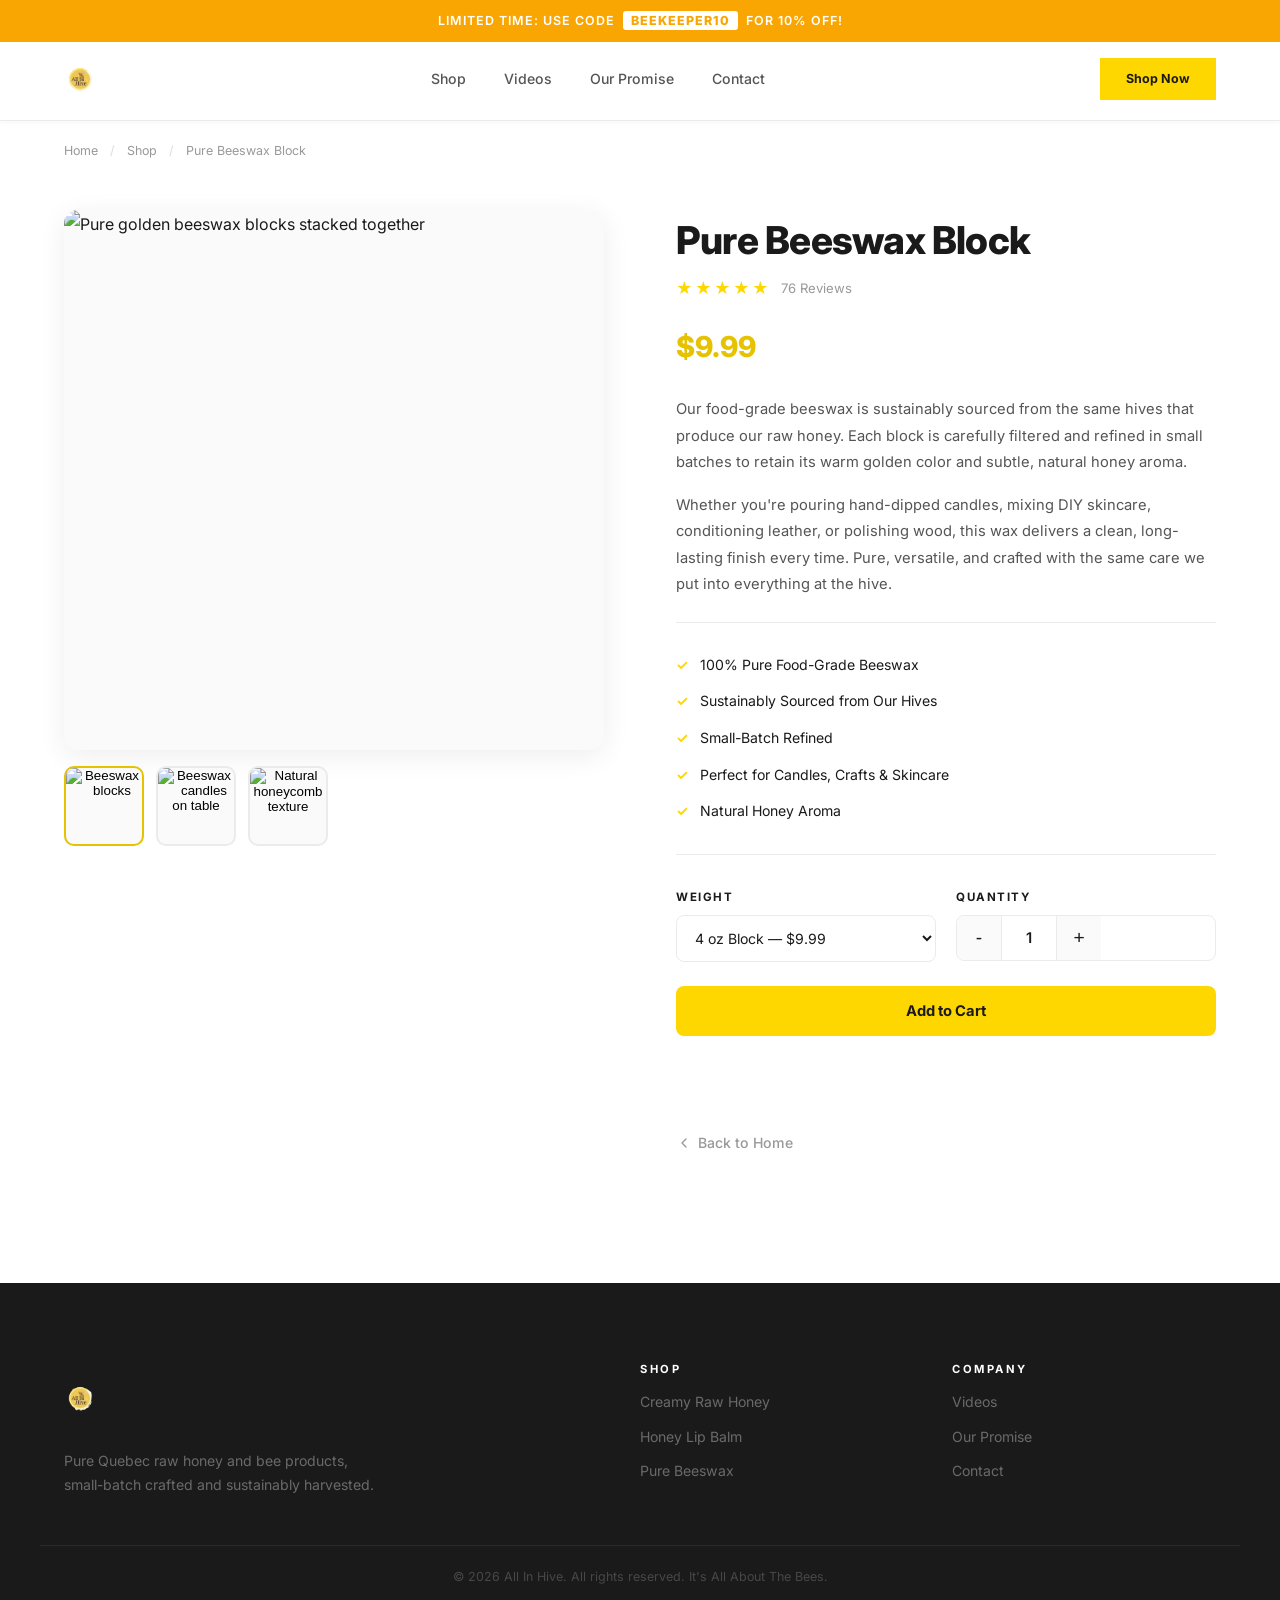
==== commit 5e119f3c: "Overhaul site to Flow Hive premium aesthetic with Inter font - Rewrite index.html, styles.css, produ" ====
--- a/products/beeswax.html
+++ b/products/beeswax.html
@@ -7,7 +7,7 @@
   <meta name="description" content="Versatile, food-grade beeswax for candles, crafts, skincare, and more. Sustainably sourced and small-batch refined.">
   <link rel="preconnect" href="https://fonts.googleapis.com">
   <link rel="preconnect" href="https://fonts.gstatic.com" crossorigin>
-  <link href="https://fonts.googleapis.com/css2?family=Playfair+Display:wght@400;500;600;700&family=Inter:wght@300;400;500;600&display=swap" rel="stylesheet">
+  <link href="https://fonts.googleapis.com/css2?family=Inter:wght@300;400;500;600;700;800&display=swap" rel="stylesheet">
   <link rel="stylesheet" href="../styles.css">
   <link rel="stylesheet" href="product-page.css">
 </head>
@@ -16,22 +16,20 @@
 
   <!-- NAVBAR -->
   <nav class="navbar scrolled" id="navbar">
-    <div class="container nav-container">
+    <div class="container nav-inner">
       <a href="../index.html" class="nav-logo">
-        <img src="../logo.png" alt="All In Hive logo" class="nav-logo-img">
-        <span class="nav-logo-text">All In Hive</span>
+        <img src="../logo.png" alt="All In Hive" class="nav-logo-img">
       </a>
-      <button class="nav-toggle" id="navToggle" aria-label="Toggle navigation menu">
+      <button class="nav-toggle" id="navToggle" aria-label="Menu">
         <span></span><span></span><span></span>
       </button>
       <ul class="nav-links" id="navLinks">
-        <li><a href="../index.html#products">Shop</a></li>
-        <li><a href="../index.html#bundle">Bundles</a></li>
-        <li><a href="../index.html#videos">Videos</a></li>
-        <li><a href="../index.html#about">Our Story</a></li>
+        <li><a href="../index.html#collection">Shop</a></li>
+        <li><a href="../index.html#proof">Videos</a></li>
+        <li><a href="../index.html#promise">Our Promise</a></li>
         <li><a href="../index.html#contact">Contact</a></li>
       </ul>
-      <a href="../index.html#products" class="nav-cta">Shop Now</a>
+      <a href="../index.html#collection" class="nav-cta btn-glow">Shop Now</a>
     </div>
   </nav>
 
@@ -40,7 +38,7 @@
     <div class="container">
       <a href="../index.html">Home</a>
       <span class="breadcrumb-sep">/</span>
-      <a href="../index.html#products">Shop</a>
+      <a href="../index.html#collection">Shop</a>
       <span class="breadcrumb-sep">/</span>
       <span>Pure Beeswax Block</span>
     </div>
@@ -71,7 +69,6 @@
       </div>
 
       <div class="product-info-detail">
-        <span class="product-label">Versatile</span>
         <h1>Pure Beeswax Block</h1>
         <div class="product-rating">
           <span class="stars">&#9733;&#9733;&#9733;&#9733;&#9733;</span>
@@ -110,14 +107,14 @@
           <div class="option-group">
             <label for="quantity">Quantity</label>
             <div class="quantity-selector">
-              <button class="qty-btn" onclick="changeQty(-1)" aria-label="Decrease quantity">−</button>
+              <button class="qty-btn" onclick="changeQty(-1)" aria-label="Decrease quantity">-</button>
               <input type="number" id="quantity" value="1" min="1" max="20" readonly>
               <button class="qty-btn" onclick="changeQty(1)" aria-label="Increase quantity">+</button>
             </div>
           </div>
         </div>
 
-        <button class="btn btn-gold btn-full add-to-cart" onclick="addToCart()">Add to Cart</button>
+        <button class="add-to-cart" onclick="addToCart()">Add to Cart</button>
         <div class="cart-confirmation" id="cartConfirmation">
           <svg viewBox="0 0 24 24" fill="none" stroke="currentColor" stroke-width="2"><path d="M22 11.08V12a10 10 0 11-5.93-9.14"/><polyline points="22 4 12 14.01 9 11.01"/></svg>
           <span>Added to cart!</span>
@@ -132,31 +129,27 @@
   </section>
 
   <!-- FOOTER -->
-  <footer class="site-footer">
-    <div class="container footer-content">
+  <footer class="footer">
+    <div class="container footer-grid">
       <div class="footer-brand">
-        <a href="../index.html" class="footer-logo-link">
-          <img src="../logo.png" alt="All In Hive logo" class="footer-logo-img">
-          <span class="footer-logo-text">All In Hive</span>
-        </a>
-        <p>Creamy raw honey and pure bee products, small-batch crafted and sustainably harvested.</p>
+        <a href="../index.html"><img src="../logo.png" alt="All In Hive" class="footer-logo"></a>
+        <p>Pure Quebec raw honey and bee products, small-batch crafted and sustainably harvested.</p>
       </div>
-      <div class="footer-links">
+      <div class="footer-col">
         <h4>Shop</h4>
         <a href="honey-jar.html">Creamy Raw Honey</a>
         <a href="lip-balm.html">Honey Lip Balm</a>
         <a href="beeswax.html">Pure Beeswax</a>
-        <a href="../index.html#bundle">Hive Starter Kit</a>
       </div>
-      <div class="footer-links">
+      <div class="footer-col">
         <h4>Company</h4>
-        <a href="../index.html#about">Our Story</a>
-        <a href="../index.html#videos">Videos</a>
+        <a href="../index.html#proof">Videos</a>
+        <a href="../index.html#promise">Our Promise</a>
         <a href="../index.html#contact">Contact</a>
       </div>
     </div>
     <div class="container footer-bottom">
-      <p>&copy; 2026 All In Hive. All rights reserved.</p>
+      <p>&copy; 2026 All In Hive. All rights reserved. It's All About The Bees.</p>
     </div>
   </footer>
 
--- a/styles.css
+++ b/styles.css
@@ -1,808 +1,196 @@
 /* ========================================
-   ALL IN HIVE — Vibrant White + Gold Design
+   ALL IN HIVE — Flow Hive Premium Aesthetic
+   Font: Inter  |  BG: #FFF  |  CTA: #FFD700
    ======================================== */
 
-:root {
-  --white: #FFFFFF;
-  --off-white: #FAFAFA;
-  --yellow: #FFD700;
-  --yellow-dark: #E6C200;
-  --yellow-glow: rgba(255, 215, 0, 0.35);
-  --orange: #F9A602;
-  --charcoal: #2D2D2D;
-  --charcoal-light: #666666;
-  --border: #EEEEEE;
-  --red: #E53935;
-
-  --font-heading: 'Playfair Display', Georgia, serif;
-  --font-body: 'Inter', -apple-system, sans-serif;
-
-  --float-shadow: 0 8px 30px rgba(0,0,0,0.08);
-  --float-shadow-hover: 0 16px 48px rgba(0,0,0,0.14);
+:root{
+  --white:#FFFFFF;
+  --off:#FAFAFA;
+  --yellow:#FFD700;
+  --yellow-dk:#E6C200;
+  --yellow-glow:rgba(255,215,0,.35);
+  --orange:#F9A602;
+  --ink:#1A1A1A;
+  --ink2:#555;
+  --ink3:#999;
+  --line:#EBEBEB;
+  --red:#E53935;
+  --float:0 6px 28px rgba(0,0,0,.07);
+  --float-up:0 14px 44px rgba(0,0,0,.12);
+  --font:'Inter',system-ui,-apple-system,sans-serif;
 }
 
-/* Reset */
-*, *::before, *::after { box-sizing: border-box; margin: 0; padding: 0; }
-html { scroll-behavior: smooth; scroll-padding-top: 120px; }
+*,*::before,*::after{box-sizing:border-box;margin:0;padding:0}
+html{scroll-behavior:smooth;scroll-padding-top:130px}
+body{font-family:var(--font);font-size:16px;line-height:1.75;color:var(--ink);background:var(--white);-webkit-font-smoothing:antialiased}
+img{max-width:100%;height:auto;display:block}
+a{color:inherit;text-decoration:none;transition:color .2s}
+h1,h2,h3,h4{font-family:var(--font);font-weight:700;line-height:1.15;color:var(--ink);letter-spacing:-.02em}
+h1{font-size:clamp(2.8rem,6vw,5.5rem);font-weight:800}
+h2{font-size:clamp(1.8rem,3.2vw,2.8rem)}
+h3{font-size:clamp(1.05rem,1.6vw,1.25rem)}
+.container{width:100%;max-width:1200px;margin:0 auto;padding:0 24px}
 
-body {
-  font-family: var(--font-body);
-  font-size: 16px;
-  line-height: 1.7;
-  color: var(--charcoal);
-  background: var(--white);
-  -webkit-font-smoothing: antialiased;
+/* ── Section chrome ──────────────────── */
+.section-header{text-align:center;margin-bottom:56px}
+.kicker{font-size:.7rem;font-weight:700;text-transform:uppercase;letter-spacing:4px;color:var(--yellow-dk);margin-bottom:10px}
+.lead{font-size:1.05rem;color:var(--ink2);max-width:480px;margin:8px auto 0}
+
+.divider{border:none;border-top:1px solid var(--line);margin:0}
+
+/* ── Buttons (LOCKED — DO NOT CHANGE) ── */
+.btn{display:inline-flex;align-items:center;justify-content:center;font-family:var(--font);font-weight:700;font-size:.88rem;letter-spacing:.6px;padding:15px 40px;border:none;cursor:pointer;transition:all .25s;min-height:50px;position:relative;overflow:hidden}
+.btn:focus-visible{outline:2px solid var(--yellow);outline-offset:2px}
+.btn-yellow{background:var(--yellow);color:var(--ink)}
+.btn-yellow:hover{background:var(--yellow-dk);box-shadow:0 4px 20px var(--yellow-glow)}
+.btn-full{width:100%}
+.btn-lg{font-size:.95rem;padding:20px 64px;letter-spacing:1.5px;text-transform:uppercase}
+.btn-glow::after{content:'';position:absolute;top:0;left:-75%;width:50%;height:100%;background:linear-gradient(90deg,transparent,rgba(255,255,255,.45),transparent);transform:skewX(-20deg);animation:shine 3s ease-in-out infinite}
+@keyframes shine{0%,100%{left:-75%}50%{left:125%}}
+
+/* ── Discount Bar (LOCKED) ───────────── */
+.discount-bar{position:fixed;top:0;left:0;right:0;z-index:60;background:var(--orange);color:var(--white);text-align:center;padding:10px 24px;font-size:.78rem;font-weight:600;letter-spacing:1px}
+.discount-bar strong{background:var(--white);color:var(--orange);padding:2px 8px;margin:0 4px;border-radius:3px;font-weight:800}
+
+/* ── Navbar ──────────────────────────── */
+.navbar{position:fixed;top:38px;left:0;right:0;z-index:50;background:rgba(255,255,255,.92);backdrop-filter:blur(14px);-webkit-backdrop-filter:blur(14px);border-bottom:1px solid transparent;transition:all .3s}
+.navbar.scrolled{border-bottom-color:var(--line);box-shadow:0 1px 6px rgba(0,0,0,.04)}
+.nav-inner{display:flex;align-items:center;justify-content:space-between;padding:6px 24px}
+.nav-logo-img{height:70px;width:auto;object-fit:contain}
+.nav-links{display:flex;list-style:none;gap:2px}
+.nav-links a{display:block;padding:10px 18px;font-weight:500;font-size:.88rem;color:var(--ink2);transition:color .15s}
+.nav-links a:hover{color:var(--ink)}
+.nav-cta{font-size:.78rem;font-weight:700;padding:10px 26px;background:var(--yellow);color:var(--ink);position:relative;overflow:hidden;border-radius:0;transition:background .2s}
+.nav-cta:hover{background:var(--yellow-dk)}
+.nav-toggle{display:none;flex-direction:column;gap:5px;background:none;border:none;cursor:pointer;padding:8px;min-width:44px;min-height:44px;align-items:center;justify-content:center}
+.nav-toggle span{display:block;width:22px;height:1.5px;background:var(--ink);transition:all .3s}
+.nav-toggle.active span:nth-child(1){transform:rotate(45deg) translate(5px,5px)}
+.nav-toggle.active span:nth-child(2){opacity:0}
+.nav-toggle.active span:nth-child(3){transform:rotate(-45deg) translate(5px,-5px)}
+
+/* ── HERO ────────────────────────────── */
+.hero{position:relative;min-height:100vh;display:flex;align-items:center;justify-content:center;overflow:hidden;background:#060400}
+.hero-video{position:absolute;inset:0;z-index:1;pointer-events:none}
+.hero-video iframe{position:absolute;top:50%;left:50%;width:200%;height:200%;transform:translate(-50%,-50%);border:0}
+.hero-fallback{position:absolute;inset:0;width:100%;height:100%;object-fit:cover;z-index:0}
+.hero-overlay{position:absolute;inset:0;z-index:2;background:linear-gradient(180deg,rgba(0,0,0,.25) 0%,rgba(0,0,0,.55) 100%)}
+.hero-center{position:relative;z-index:3;text-align:center;padding:40px 24px;max-width:720px}
+.hero-eyebrow{font-size:.72rem;font-weight:600;text-transform:uppercase;letter-spacing:5px;color:rgba(255,255,255,.65);margin-bottom:20px}
+.hero h1{color:var(--white);text-shadow:0 3px 30px rgba(0,0,0,.5);margin-bottom:16px}
+.hero-sub{font-size:1.15rem;color:rgba(255,255,255,.8);margin:0 auto 44px;max-width:420px}
+
+/* ── PROOF — YouTube Shorts ──────────── */
+.proof{padding:120px 0}
+.video-grid{display:grid;grid-template-columns:repeat(4,1fr);gap:20px}
+.video-card{position:relative;aspect-ratio:9/16;overflow:hidden;border-radius:14px;background:var(--ink);box-shadow:var(--float);transition:transform .3s ease,box-shadow .3s ease}
+.video-card:hover{transform:translateY(-10px);box-shadow:var(--float-up)}
+.video-card iframe{position:absolute;inset:0;width:100%;height:100%;border:0}
+
+/* ── TRUST ───────────────────────────── */
+.trust{padding:56px 0;text-align:center}
+.trust-label{font-size:.68rem;font-weight:600;text-transform:uppercase;letter-spacing:4px;color:var(--ink3);margin-bottom:28px}
+.trust-row{display:flex;align-items:center;justify-content:center;gap:56px;flex-wrap:wrap}
+.trust-mark{color:var(--ink);opacity:.18;transition:opacity .3s;user-select:none}
+.trust-mark:hover{opacity:.4}
+
+/* ── COLLECTION — Products ───────────── */
+.collection{padding:120px 0}
+.product-grid{display:grid;grid-template-columns:repeat(3,1fr);gap:28px}
+.p-card{display:block;text-decoration:none;color:inherit;background:var(--white);border:1px solid var(--line);border-radius:14px;overflow:hidden;box-shadow:var(--float);transition:transform .3s ease,box-shadow .3s ease}
+.p-card:hover{transform:translateY(-10px);box-shadow:var(--float-up)}
+
+.p-card-img{position:relative;aspect-ratio:1/1;overflow:hidden;background:var(--off)}
+.badge-urgent{position:absolute;top:14px;left:14px;z-index:3;background:var(--red);color:var(--white);font-size:.62rem;font-weight:800;text-transform:uppercase;letter-spacing:1px;padding:5px 10px;border-radius:4px}
+.img-main,.img-hover{position:absolute;inset:0;width:100%;height:100%;object-fit:cover;transition:opacity .5s}
+.img-hover{opacity:0}
+.p-card:hover .img-main{opacity:0}
+.p-card:hover .img-hover{opacity:1}
+.p-card-cta{position:absolute;bottom:16px;left:16px;right:16px;z-index:2;opacity:0;transform:translateY(8px);transition:opacity .3s,transform .3s;background:var(--yellow);color:var(--ink);text-align:center;padding:13px 24px;font-size:.82rem;font-weight:700;border-radius:8px;overflow:hidden}
+.p-card:hover .p-card-cta{opacity:1;transform:translateY(0)}
+
+.p-card-body{padding:24px 22px}
+.p-card-tag{display:inline-block;font-size:.6rem;font-weight:800;text-transform:uppercase;letter-spacing:2.5px;color:var(--yellow-dk);margin-bottom:8px}
+.p-card-body h3{margin-bottom:8px}
+.p-card-body p{font-size:.88rem;color:var(--ink2);line-height:1.6;margin-bottom:18px}
+.p-card-footer{display:flex;align-items:center;justify-content:space-between}
+.p-card-price{font-size:1.3rem;font-weight:800;color:var(--yellow-dk)}
+.p-card-secure{display:flex;align-items:center;gap:4px;font-size:.62rem;font-weight:500;color:var(--ink3)}
+
+/* ── PROMISE ─────────────────────────── */
+.promise{padding:120px 0}
+.promise-row{display:grid;grid-template-columns:repeat(3,1fr);gap:48px;margin-top:0}
+.promise-item{padding:0 12px}
+.promise-num{font-size:3.5rem;font-weight:800;color:var(--line);line-height:1;margin-bottom:16px;letter-spacing:-.04em}
+.promise-item h3{margin-bottom:10px;font-size:1.15rem}
+.promise-item p{font-size:.92rem;color:var(--ink2);line-height:1.75}
+
+/* ── CONTACT ─────────────────────────── */
+.contact{padding:120px 0;background:var(--off)}
+.contact-grid{display:grid;grid-template-columns:1fr 1fr;gap:80px;align-items:start}
+.contact-lead{color:var(--ink2);margin-bottom:32px}
+.contact-details{display:flex;flex-direction:column;gap:14px}
+.c-detail{display:flex;align-items:center;gap:10px;font-size:.92rem;color:var(--ink2)}
+.c-detail svg{color:var(--yellow-dk);flex-shrink:0}
+.contact-form{background:var(--white);border:1px solid var(--line);border-radius:14px;padding:48px}
+.fg{margin-bottom:20px}
+.fg label{display:block;font-weight:600;font-size:.72rem;text-transform:uppercase;letter-spacing:1.5px;color:var(--ink);margin-bottom:8px}
+.fg input,.fg textarea{width:100%;padding:14px 16px;font-family:var(--font);font-size:.92rem;color:var(--ink);background:var(--off);border:1px solid var(--line);border-radius:8px;transition:border-color .2s}
+.fg input:focus,.fg textarea:focus{outline:none;border-color:var(--yellow);box-shadow:0 0 0 3px var(--yellow-glow)}
+.fg textarea{resize:vertical;min-height:120px}
+.form-ok{display:flex;align-items:center;gap:8px;margin-top:16px;padding:14px 16px;background:var(--off);border:1px solid var(--line);border-radius:8px;font-size:.88rem;font-weight:500;color:var(--ink)}
+.form-ok svg{color:var(--yellow-dk);flex-shrink:0}
+
+/* ── FOOTER ──────────────────────────── */
+.footer{background:var(--ink);color:#aaa;padding:80px 0 0}
+.footer-grid{display:grid;grid-template-columns:2fr 1fr 1fr;gap:48px;padding-bottom:48px}
+.footer-logo{height:70px;width:auto;object-fit:contain;margin-bottom:16px}
+.footer-brand p{color:rgba(255,255,255,.35);font-size:.88rem;max-width:320px;line-height:1.7}
+.footer-col{display:flex;flex-direction:column;gap:10px}
+.footer-col h4{color:var(--white);font-size:.7rem;font-weight:700;text-transform:uppercase;letter-spacing:2.5px;margin-bottom:4px}
+.footer-col a{color:rgba(255,255,255,.35);font-size:.88rem;transition:color .2s}
+.footer-col a:hover{color:var(--yellow)}
+.footer-bottom{border-top:1px solid rgba(255,255,255,.07);padding:20px 0}
+.footer-bottom p{font-size:.78rem;color:rgba(255,255,255,.2);text-align:center}
+
+/* ── Scroll reveal ───────────────────── */
+.reveal{opacity:0;transform:translateY(28px);transition:opacity .7s ease,transform .7s ease}
+.reveal.vis{opacity:1;transform:translateY(0)}
+
+@media(prefers-reduced-motion:reduce){
+  .reveal{opacity:1;transform:none;transition:none}
+  html{scroll-behavior:auto}
+  .video-card:hover,.p-card:hover,.promise-item:hover{transform:none}
+  .btn-glow::after{animation:none}
 }
 
-img { max-width: 100%; height: auto; display: block; }
-a { color: var(--charcoal); text-decoration: none; transition: color 0.2s; }
-
-h1, h2, h3, h4 {
-  font-family: var(--font-heading);
-  font-weight: 600;
-  line-height: 1.15;
-  color: var(--charcoal);
+/* ── Tablet ──────────────────────────── */
+@media(max-width:1024px){
+  .product-grid{grid-template-columns:repeat(2,1fr)}
+  .video-grid{grid-template-columns:repeat(2,1fr)}
+  .promise-row{grid-template-columns:1fr;max-width:520px;margin-left:auto;margin-right:auto;gap:56px}
+  .contact-grid{grid-template-columns:1fr;gap:48px}
+  .footer-grid{grid-template-columns:1fr 1fr}
 }
 
-h1 { font-size: clamp(3rem, 6vw, 5rem); }
-h2 { font-size: clamp(2rem, 3.5vw, 3rem); }
-h3 { font-size: clamp(1.1rem, 1.8vw, 1.35rem); }
-
-.container { width: 100%; max-width: 1240px; margin: 0 auto; padding: 0 24px; }
-
-.section-tag {
-  font-family: var(--font-body);
-  font-weight: 600;
-  font-size: 0.75rem;
-  text-transform: uppercase;
-  letter-spacing: 3px;
-  color: var(--yellow-dark);
-  margin-bottom: 12px;
+/* ── Mobile ──────────────────────────── */
+@media(max-width:768px){
+  .nav-toggle{display:flex}
+  .nav-links{display:none;position:absolute;top:100%;left:0;right:0;background:rgba(255,255,255,.98);backdrop-filter:blur(14px);border-bottom:1px solid var(--line);padding:16px 24px;flex-direction:column;gap:4px;box-shadow:0 8px 24px rgba(0,0,0,.05)}
+  .nav-links.active{display:flex}
+  .nav-cta{display:none}
+  .nav-logo-img{height:50px}
+  .discount-bar{font-size:.68rem;padding:8px 16px}
+  .product-grid{grid-template-columns:1fr;max-width:440px;margin-left:auto;margin-right:auto}
+  .video-grid{grid-template-columns:repeat(2,1fr);gap:12px}
+  .trust-row{gap:28px}
+  .contact-form{padding:28px}
+  .footer-grid{grid-template-columns:1fr;gap:32px}
+  .proof,.collection,.promise,.contact{padding:80px 0}
 }
 
-.section-title { margin-bottom: 16px; }
-
-.section-sub {
-  font-size: 1.05rem;
-  color: var(--charcoal-light);
-  max-width: 520px;
-  margin: 0 auto 48px;
+@media(max-width:480px){
+  .hero h1{font-size:2.4rem}
+  .btn-lg{padding:16px 40px;font-size:.82rem}
+  .video-grid{gap:8px}
+  .discount-bar{font-size:.6rem;letter-spacing:.5px}
 }
-
-/* ========================================
-   BUTTONS + SHINE ANIMATION
-   ======================================== */
-
-.btn {
-  display: inline-flex;
-  align-items: center;
-  justify-content: center;
-  font-family: var(--font-body);
-  font-weight: 600;
-  font-size: 0.9rem;
-  letter-spacing: 0.5px;
-  padding: 14px 36px;
-  border: none;
-  cursor: pointer;
-  transition: all 0.25s;
-  min-height: 48px;
-  position: relative;
-  overflow: hidden;
-}
-
-.btn:focus-visible { outline: 2px solid var(--yellow); outline-offset: 2px; }
-
-.btn-yellow {
-  background: var(--yellow);
-  color: var(--charcoal);
-}
-
-.btn-yellow:hover {
-  background: var(--yellow-dark);
-  color: var(--charcoal);
-  box-shadow: 0 4px 20px var(--yellow-glow);
-}
-
-.btn-full { width: 100%; }
-
-.btn-hero {
-  font-size: 1rem;
-  padding: 18px 56px;
-  letter-spacing: 1.5px;
-  text-transform: uppercase;
-}
-
-/* Shine sweep animation */
-.btn-glow::after {
-  content: '';
-  position: absolute;
-  top: 0;
-  left: -75%;
-  width: 50%;
-  height: 100%;
-  background: linear-gradient(90deg, transparent, rgba(255,255,255,0.4), transparent);
-  transform: skewX(-20deg);
-  animation: shine 3s ease-in-out infinite;
-}
-
-@keyframes shine {
-  0%, 100% { left: -75%; }
-  50% { left: 125%; }
-}
-
-/* ========================================
-   DISCOUNT BAR
-   ======================================== */
-
-.discount-bar {
-  position: fixed;
-  top: 0;
-  left: 0;
-  right: 0;
-  z-index: 60;
-  background: var(--orange);
-  color: var(--white);
-  text-align: center;
-  padding: 10px 24px;
-  font-size: 0.8rem;
-  font-weight: 600;
-  letter-spacing: 1px;
-}
-
-.discount-bar strong {
-  background: var(--white);
-  color: var(--orange);
-  padding: 2px 8px;
-  margin: 0 4px;
-  font-weight: 700;
-}
-
-/* ========================================
-   NAVBAR
-   ======================================== */
-
-.navbar {
-  position: fixed;
-  top: 38px;
-  left: 0;
-  right: 0;
-  z-index: 50;
-  background: rgba(255, 255, 255, 0.85);
-  backdrop-filter: blur(12px);
-  -webkit-backdrop-filter: blur(12px);
-  border-bottom: 1px solid transparent;
-  transition: all 0.3s;
-}
-
-.navbar.scrolled {
-  border-bottom-color: var(--border);
-  box-shadow: 0 1px 8px rgba(0,0,0,0.04);
-}
-
-.nav-container {
-  display: flex;
-  align-items: center;
-  justify-content: space-between;
-  padding: 8px 24px;
-}
-
-.nav-logo { display: flex; align-items: center; }
-.nav-logo:hover { opacity: 0.85; }
-
-.nav-logo-img {
-  height: 70px;
-  width: auto;
-  object-fit: contain;
-}
-
-.nav-links { display: flex; list-style: none; gap: 4px; }
-
-.nav-links a {
-  display: block;
-  padding: 8px 16px;
-  font-weight: 400;
-  font-size: 0.9rem;
-  color: var(--charcoal-light);
-}
-
-.nav-links a:hover { color: var(--charcoal); }
-
-.nav-cta {
-  font-family: var(--font-body);
-  font-size: 0.8rem;
-  font-weight: 600;
-  padding: 10px 24px;
-  background: var(--yellow);
-  color: var(--charcoal);
-  letter-spacing: 0.5px;
-  position: relative;
-  overflow: hidden;
-}
-
-.nav-cta:hover { background: var(--yellow-dark); color: var(--charcoal); }
-
-.nav-toggle {
-  display: none;
-  flex-direction: column;
-  gap: 5px;
-  background: none;
-  border: none;
-  cursor: pointer;
-  padding: 8px;
-  min-width: 44px;
-  min-height: 44px;
-  align-items: center;
-  justify-content: center;
-}
-
-.nav-toggle span {
-  display: block;
-  width: 22px;
-  height: 1.5px;
-  background: var(--charcoal);
-  transition: all 0.3s;
-}
-
-.nav-toggle.active span:nth-child(1) { transform: rotate(45deg) translate(5px, 5px); }
-.nav-toggle.active span:nth-child(2) { opacity: 0; }
-.nav-toggle.active span:nth-child(3) { transform: rotate(-45deg) translate(5px, -5px); }
-
-/* ========================================
-   HERO
-   ======================================== */
-
-.hero {
-  position: relative;
-  min-height: 100vh;
-  display: flex;
-  align-items: center;
-  justify-content: center;
-  overflow: hidden;
-  background: #0a0600;
-  margin-top: 0;
-}
-
-.hero-video-wrap {
-  position: absolute;
-  inset: 0;
-  z-index: 1;
-  pointer-events: none;
-}
-
-.hero-video-wrap iframe {
-  position: absolute;
-  top: 50%;
-  left: 50%;
-  width: 200%;
-  height: 200%;
-  transform: translate(-50%, -50%);
-  border: 0;
-}
-
-.hero-fallback {
-  position: absolute;
-  inset: 0;
-  width: 100%;
-  height: 100%;
-  object-fit: cover;
-  z-index: 0;
-}
-
-.hero-overlay {
-  position: absolute;
-  inset: 0;
-  z-index: 2;
-  background: linear-gradient(180deg, rgba(0,0,0,0.3) 0%, rgba(0,0,0,0.55) 100%);
-}
-
-.hero-content {
-  position: relative;
-  z-index: 3;
-  text-align: center;
-  padding: 40px 24px;
-}
-
-.hero h1 {
-  color: var(--white);
-  text-shadow: 0 2px 24px rgba(0,0,0,0.5);
-  margin-bottom: 20px;
-  letter-spacing: -1px;
-}
-
-.hero-sub {
-  font-size: 1.15rem;
-  color: rgba(255,255,255,0.85);
-  max-width: 480px;
-  margin: 0 auto 40px;
-}
-
-/* ========================================
-   TRUST BAR
-   ======================================== */
-
-.trust-bar {
-  padding: 40px 0;
-  background: var(--off-white);
-  border-bottom: 1px solid var(--border);
-}
-
-.trust-logos {
-  display: flex;
-  align-items: center;
-  justify-content: center;
-  gap: 56px;
-  flex-wrap: wrap;
-}
-
-.trust-logo { opacity: 0.2; transition: opacity 0.3s; }
-.trust-logo:hover { opacity: 0.45; }
-.trust-logo svg { height: 22px; width: auto; color: var(--charcoal); }
-
-/* ========================================
-   HIVE LAB — Videos
-   ======================================== */
-
-.hive-lab {
-  padding: 100px 0;
-  background: var(--white);
-  text-align: center;
-}
-
-.video-grid {
-  display: grid;
-  grid-template-columns: repeat(4, 1fr);
-  gap: 20px;
-}
-
-.video-card {
-  position: relative;
-  aspect-ratio: 9 / 16;
-  overflow: hidden;
-  border-radius: 16px;
-  background: var(--charcoal);
-  box-shadow: var(--float-shadow);
-  transition: transform 0.3s ease, box-shadow 0.3s ease;
-}
-
-.video-card:hover {
-  transform: translateY(-10px);
-  box-shadow: var(--float-shadow-hover);
-}
-
-.video-card iframe {
-  position: absolute;
-  inset: 0;
-  width: 100%;
-  height: 100%;
-  border: 0;
-}
-
-/* ========================================
-   COLLECTION — Products
-   ======================================== */
-
-.collection {
-  padding: 100px 0;
-  background: var(--white);
-  text-align: center;
-}
-
-.product-grid {
-  display: grid;
-  grid-template-columns: repeat(3, 1fr);
-  gap: 28px;
-  margin-top: 48px;
-}
-
-a.product-card { display: block; text-decoration: none; color: inherit; }
-
-.product-card {
-  background: var(--white);
-  border: 1px solid var(--border);
-  border-radius: 16px;
-  overflow: hidden;
-  box-shadow: var(--float-shadow);
-  transition: transform 0.3s ease, box-shadow 0.3s ease;
-  cursor: pointer;
-}
-
-.product-card:hover {
-  transform: translateY(-10px);
-  box-shadow: var(--float-shadow-hover);
-}
-
-.product-image-wrap {
-  position: relative;
-  aspect-ratio: 1 / 1;
-  overflow: hidden;
-  background: var(--off-white);
-}
-
-.badge-stock {
-  position: absolute;
-  top: 12px;
-  left: 12px;
-  z-index: 3;
-  background: var(--red);
-  color: var(--white);
-  font-size: 0.65rem;
-  font-weight: 700;
-  text-transform: uppercase;
-  letter-spacing: 1px;
-  padding: 5px 10px;
-  border-radius: 4px;
-}
-
-.product-img {
-  position: absolute;
-  inset: 0;
-  width: 100%;
-  height: 100%;
-  object-fit: cover;
-  transition: opacity 0.5s;
-}
-
-.product-img-hover { opacity: 0; }
-.product-card:hover .product-img-main { opacity: 0; }
-.product-card:hover .product-img-hover { opacity: 1; }
-
-.quick-add {
-  position: absolute;
-  bottom: 16px;
-  left: 16px;
-  right: 16px;
-  z-index: 2;
-  opacity: 0;
-  transform: translateY(8px);
-  transition: opacity 0.3s, transform 0.3s;
-  background: var(--yellow);
-  color: var(--charcoal);
-  text-align: center;
-  padding: 12px 24px;
-  font-family: var(--font-body);
-  font-size: 0.85rem;
-  font-weight: 600;
-  border-radius: 8px;
-  position: relative;
-  overflow: hidden;
-}
-
-.product-card:hover .quick-add {
-  opacity: 1;
-  transform: translateY(0);
-}
-
-.product-info {
-  padding: 24px 20px;
-  text-align: left;
-}
-
-.product-label {
-  display: inline-block;
-  font-size: 0.65rem;
-  font-weight: 700;
-  text-transform: uppercase;
-  letter-spacing: 2px;
-  color: var(--yellow-dark);
-  margin-bottom: 8px;
-}
-
-.product-info h3 { margin-bottom: 8px; }
-
-.product-desc {
-  font-size: 0.9rem;
-  color: var(--charcoal-light);
-  line-height: 1.6;
-  margin-bottom: 16px;
-}
-
-.product-bottom {
-  display: flex;
-  align-items: center;
-  justify-content: space-between;
-}
-
-.product-price {
-  font-family: var(--font-heading);
-  font-size: 1.3rem;
-  font-weight: 700;
-  color: var(--yellow-dark);
-}
-
-.secure-badge {
-  display: flex;
-  align-items: center;
-  gap: 4px;
-  font-size: 0.65rem;
-  font-weight: 500;
-  color: var(--charcoal-light);
-  opacity: 0.6;
-}
-
-.secure-badge svg { color: var(--charcoal-light); }
-
-/* ========================================
-   PROMISE
-   ======================================== */
-
-.promise {
-  padding: 100px 0;
-  background: var(--off-white);
-  text-align: center;
-}
-
-.promise-grid {
-  display: grid;
-  grid-template-columns: repeat(3, 1fr);
-  gap: 40px;
-  margin-top: 48px;
-}
-
-.promise-card {
-  text-align: center;
-  padding: 48px 28px;
-  background: var(--white);
-  border-radius: 16px;
-  box-shadow: var(--float-shadow);
-  transition: transform 0.3s ease, box-shadow 0.3s ease;
-}
-
-.promise-card:hover {
-  transform: translateY(-6px);
-  box-shadow: var(--float-shadow-hover);
-}
-
-.promise-icon {
-  width: 72px;
-  height: 72px;
-  margin: 0 auto 24px;
-  display: flex;
-  align-items: center;
-  justify-content: center;
-  background: linear-gradient(135deg, var(--yellow), var(--yellow-dark));
-  border-radius: 50%;
-  padding: 16px;
-}
-
-.promise-icon svg { width: 100%; height: 100%; color: var(--white); }
-
-.promise-card h3 { margin-bottom: 12px; font-size: 1.2rem; }
-
-.promise-card p {
-  font-size: 0.95rem;
-  color: var(--charcoal-light);
-  line-height: 1.7;
-  max-width: 300px;
-  margin: 0 auto;
-}
-
-/* ========================================
-   CONTACT
-   ======================================== */
-
-.contact {
-  padding: 100px 0;
-  background: var(--white);
-}
-
-.contact-grid {
-  display: grid;
-  grid-template-columns: 1fr 1fr;
-  gap: 80px;
-  align-items: start;
-}
-
-.contact-info p {
-  color: var(--charcoal-light);
-  margin-bottom: 32px;
-  font-size: 1rem;
-}
-
-.contact-details { display: flex; flex-direction: column; gap: 16px; }
-
-.contact-item {
-  display: flex;
-  align-items: center;
-  gap: 12px;
-  font-size: 0.95rem;
-}
-
-.contact-icon {
-  width: 20px;
-  height: 20px;
-  flex-shrink: 0;
-  color: var(--yellow-dark);
-}
-
-.contact-form {
-  background: var(--off-white);
-  border: 1px solid var(--border);
-  border-radius: 16px;
-  padding: 48px;
-}
-
-.form-group { margin-bottom: 20px; }
-
-.form-group label {
-  display: block;
-  font-weight: 600;
-  font-size: 0.8rem;
-  text-transform: uppercase;
-  letter-spacing: 1px;
-  color: var(--charcoal);
-  margin-bottom: 8px;
-}
-
-.form-group input,
-.form-group select,
-.form-group textarea {
-  width: 100%;
-  padding: 14px 16px;
-  font-family: var(--font-body);
-  font-size: 0.95rem;
-  color: var(--charcoal);
-  background: var(--white);
-  border: 1px solid var(--border);
-  border-radius: 8px;
-  transition: border-color 0.2s;
-}
-
-.form-group input:focus,
-.form-group select:focus,
-.form-group textarea:focus {
-  outline: none;
-  border-color: var(--yellow);
-  box-shadow: 0 0 0 3px var(--yellow-glow);
-}
-
-.form-group textarea { resize: vertical; min-height: 120px; }
-
-.form-success {
-  display: flex;
-  align-items: center;
-  gap: 10px;
-  margin-top: 16px;
-  padding: 14px 16px;
-  background: var(--white);
-  border: 1px solid var(--border);
-  border-radius: 8px;
-  color: var(--charcoal);
-  font-weight: 500;
-  font-size: 0.9rem;
-}
-
-.success-icon { width: 20px; height: 20px; flex-shrink: 0; color: var(--yellow-dark); }
-
-/* ========================================
-   FOOTER
-   ======================================== */
-
-.site-footer {
-  background: var(--charcoal);
-  color: #ccc;
-  padding: 72px 0 0;
-}
-
-.footer-content {
-  display: grid;
-  grid-template-columns: 2fr 1fr 1fr;
-  gap: 48px;
-  padding-bottom: 48px;
-}
-
-.footer-logo-img {
-  height: 70px;
-  width: auto;
-  object-fit: contain;
-  margin-bottom: 16px;
-}
-
-.footer-brand p {
-  color: rgba(255,255,255,0.4);
-  font-size: 0.9rem;
-  max-width: 320px;
-  line-height: 1.7;
-}
-
-.footer-links { display: flex; flex-direction: column; gap: 10px; }
-
-.footer-links h4 {
-  color: var(--white);
-  font-family: var(--font-body);
-  font-size: 0.75rem;
-  font-weight: 700;
-  text-transform: uppercase;
-  letter-spacing: 2px;
-  margin-bottom: 4px;
-}
-
-.footer-links a {
-  color: rgba(255,255,255,0.4);
-  font-size: 0.9rem;
-}
-
-.footer-links a:hover { color: var(--yellow); }
-
-.footer-bottom {
-  border-top: 1px solid rgba(255,255,255,0.08);
-  padding: 20px 0;
-}
-
-.footer-bottom p {
-  font-size: 0.8rem;
-  color: rgba(255,255,255,0.25);
-  text-align: center;
-}
-
-/* ========================================
-   ANIMATIONS
-   ======================================== */
-
-.fade-in {
-  opacity: 0;
-  transform: translateY(24px);
-  transition: opacity 0.7s, transform 0.7s;
-}
-
-.fade-in.visible {
-  opacity: 1;
-  transform: translateY(0);
-}
-
-@media (prefers-reduced-motion: reduce) {
-  .fade-in { opacity: 1; transform: none; transition: none; }
-  html { scroll-behavior: auto; }
-  .video-card:hover, .product-card:hover, .promise-card:hover { transform: none; }
-  .btn-glow::after { animation: none; }
-}
-
-/* ========================================
-   RESPONSIVE
-   ======================================== */
-
-@media (max-width: 1024px) {
-  .product-grid { grid-template-columns: repeat(2, 1fr); }
-  .video-grid { grid-template-columns: repeat(2, 1fr); }
-  .promise-grid { grid-template-columns: 1fr; max-width: 480px; margin-left: auto; margin-right: auto; }
-  .contact-grid { grid-template-columns: 1fr; gap: 48px; }
-  .footer-content { grid-template-columns: 1fr 1fr; }
-}
-
-@media (max-width: 768px) {
-  .nav-toggle { display: flex; }
-
-  .nav-links {
-    display: none;
-    position: absolute;
-    top: 100%;
-    left: 0; right: 0;
-    background: rgba(255,255,255,0.98);
-    backdrop-filter: blur(12px);
-    border-bottom: 1px solid var(--border);
-    padding: 16px 24px;
-    flex-direction: column;
-    gap: 4px;
-    box-shadow: 0 8px 24px rgba(0,0,0,0.06);
-  }
-
-  .nav-links.active { display: flex; }
-  .nav-cta { display: none; }
-  .nav-logo-img { height: 50px; }
-
-  .discount-bar { font-size: 0.7rem; padding: 8px 16px; }
-
-  .product-grid { grid-template-columns: 1fr; max-width: 480px; margin-left: auto; margin-right: auto; }
-  .video-grid { grid-template-columns: repeat(2, 1fr); gap: 12px; }
-  .trust-logos { gap: 28px; }
-  .contact-form { padding: 28px; }
-  .footer-content { grid-template-columns: 1fr; gap: 32px; }
-
-  .hive-lab, .collection, .promise, .contact { padding: 64px 0; }
-}
-
-@media (max-width: 480px) {
-  .hero h1 { font-size: 2.5rem; }
-  .btn-hero { padding: 16px 40px; font-size: 0.85rem; }
-  .video-grid { gap: 8px; }
-  .discount-bar { font-size: 0.65rem; letter-spacing: 0.5px; }
-}
--- a/products/product-page.css
+++ b/products/product-page.css
@@ -1,260 +1,69 @@
 /* ========================================
-   PRODUCT PAGE — White + Vibrant Yellow
+   PRODUCT PAGE — Premium Inter + White + Gold
    ======================================== */
 
-.discount-bar {
-  position: fixed;
-  top: 0; left: 0; right: 0;
-  z-index: 60;
-  background: #F9A602;
-  color: #fff;
-  text-align: center;
-  padding: 10px 24px;
-  font-size: 0.8rem;
-  font-weight: 600;
-  letter-spacing: 1px;
+.discount-bar{position:fixed;top:0;left:0;right:0;z-index:60;background:#F9A602;color:#fff;text-align:center;padding:10px 24px;font-size:.78rem;font-weight:600;letter-spacing:1px}
+.discount-bar strong{background:#fff;color:#F9A602;padding:2px 8px;margin:0 4px;border-radius:3px;font-weight:800}
+
+.breadcrumb{padding:140px 0 16px;font-size:.78rem;color:#999}
+.breadcrumb a{color:#999;transition:color .2s}
+.breadcrumb a:hover{color:#E6C200}
+.breadcrumb-sep{margin:0 8px;opacity:.35}
+
+.product-detail{padding:32px 0 120px}
+.product-detail-grid{display:grid;grid-template-columns:1fr 1fr;gap:72px;align-items:start}
+.product-gallery{position:sticky;top:150px}
+
+.product-main-image{aspect-ratio:1/1;overflow:hidden;border-radius:14px;background:#FAFAFA;margin-bottom:16px;box-shadow:0 6px 28px rgba(0,0,0,.07)}
+.product-main-image img{width:100%;height:100%;object-fit:cover}
+
+.product-thumbnails{display:flex;gap:12px}
+.thumb{width:80px;height:80px;overflow:hidden;border:2px solid #EBEBEB;border-radius:10px;background:#FAFAFA;cursor:pointer;transition:border-color .2s;padding:0}
+.thumb:hover{border-color:#FFD700}
+.thumb.active{border-color:#E6C200}
+.thumb img{width:100%;height:100%;object-fit:cover}
+
+.product-info-detail{padding-top:8px}
+.product-info-detail h1{font-family:'Inter',sans-serif;font-size:clamp(1.8rem,3vw,2.4rem);font-weight:800;letter-spacing:-.02em;margin-bottom:12px}
+.product-rating{display:flex;align-items:center;gap:10px;margin-bottom:20px}
+.stars{color:#FFD700;font-size:1rem;letter-spacing:2px}
+.rating-count{font-size:.82rem;color:#999}
+.product-price-detail{font-family:'Inter',sans-serif;font-size:1.8rem;font-weight:800;color:#E6C200;margin-bottom:24px}
+.product-description{font-size:.92rem;color:#555;line-height:1.8;margin-bottom:16px}
+
+.product-features{list-style:none;margin:24px 0 32px;padding:24px 0;border-top:1px solid #EBEBEB;border-bottom:1px solid #EBEBEB}
+.product-features li{padding:6px 0;font-size:.88rem;color:#1A1A1A}
+.product-features li::before{content:'\2713';margin-right:12px;color:#FFD700;font-weight:700}
+
+.product-options{display:flex;gap:20px;margin-bottom:24px}
+.option-group{flex:1}
+.option-group label{display:block;font-size:.72rem;font-weight:700;text-transform:uppercase;letter-spacing:1.5px;color:#1A1A1A;margin-bottom:8px}
+.option-group select{width:100%;padding:13px 14px;font-family:'Inter',sans-serif;font-size:.88rem;color:#1A1A1A;background:#fff;border:1px solid #EBEBEB;border-radius:8px;cursor:pointer}
+.option-group select:focus{outline:none;border-color:#FFD700;box-shadow:0 0 0 3px rgba(255,215,0,.35)}
+
+.quantity-selector{display:flex;border:1px solid #EBEBEB;border-radius:8px;overflow:hidden}
+.qty-btn{width:44px;height:44px;display:flex;align-items:center;justify-content:center;background:#FAFAFA;border:none;font-size:1.2rem;color:#1A1A1A;cursor:pointer;min-width:44px;min-height:44px}
+.qty-btn:hover{background:#EBEBEB}
+.quantity-selector input{width:56px;text-align:center;font-family:'Inter',sans-serif;font-size:.92rem;font-weight:600;color:#1A1A1A;background:#fff;border:none;border-left:1px solid #EBEBEB;border-right:1px solid #EBEBEB;-moz-appearance:textfield}
+.quantity-selector input::-webkit-outer-spin-button,.quantity-selector input::-webkit-inner-spin-button{-webkit-appearance:none;margin:0}
+
+.add-to-cart{margin-bottom:12px;font-size:.92rem;padding:16px 36px;background:#FFD700;color:#1A1A1A;border:none;border-radius:8px;font-weight:700;cursor:pointer;width:100%;font-family:'Inter',sans-serif;position:relative;overflow:hidden;transition:background .2s}
+.add-to-cart:hover{background:#E6C200;box-shadow:0 4px 20px rgba(255,215,0,.35)}
+.add-to-cart::after{content:'';position:absolute;top:0;left:-75%;width:50%;height:100%;background:linear-gradient(90deg,transparent,rgba(255,255,255,.4),transparent);transform:skewX(-20deg);animation:shine 3s ease-in-out infinite}
+@keyframes shine{0%,100%{left:-75%}50%{left:125%}}
+
+.cart-confirmation{display:flex;align-items:center;gap:8px;padding:12px 16px;background:#FAFAFA;border:1px solid #FFD700;border-radius:8px;font-size:.88rem;font-weight:500;color:#E6C200;opacity:0;transform:translateY(-4px);transition:opacity .3s,transform .3s;pointer-events:none;margin-bottom:24px}
+.cart-confirmation.show{opacity:1;transform:translateY(0)}
+.cart-confirmation svg{width:18px;height:18px;flex-shrink:0;color:#FFD700}
+
+.back-link{display:inline-flex;align-items:center;gap:6px;font-size:.88rem;font-weight:500;color:#999;padding:8px 0}
+.back-link:hover{color:#E6C200}
+
+@media(max-width:768px){
+  .product-detail-grid{grid-template-columns:1fr;gap:32px}
+  .product-gallery{position:static}
+  .product-options{flex-direction:column;gap:16px}
+  .thumb{width:64px;height:64px}
+  .breadcrumb{padding-top:120px}
+  .product-detail{padding:24px 0 80px}
 }
-
-.discount-bar strong {
-  background: #fff;
-  color: #F9A602;
-  padding: 2px 8px;
-  margin: 0 4px;
-  font-weight: 700;
-}
-
-.breadcrumb {
-  padding: 136px 0 16px;
-  font-size: 0.8rem;
-  color: #666;
-}
-
-.breadcrumb a { color: #666; transition: color 0.2s; }
-.breadcrumb a:hover { color: #E6C200; }
-.breadcrumb-sep { margin: 0 8px; opacity: 0.4; }
-
-.product-detail { padding: 32px 0 100px; }
-
-.product-detail-grid {
-  display: grid;
-  grid-template-columns: 1fr 1fr;
-  gap: 72px;
-  align-items: start;
-}
-
-.product-gallery { position: sticky; top: 150px; }
-
-.product-main-image {
-  aspect-ratio: 1 / 1;
-  overflow: hidden;
-  border-radius: 16px;
-  background: #FAFAFA;
-  margin-bottom: 16px;
-  box-shadow: 0 8px 30px rgba(0,0,0,0.08);
-}
-
-.product-main-image img {
-  width: 100%;
-  height: 100%;
-  object-fit: cover;
-}
-
-.product-thumbnails { display: flex; gap: 12px; }
-
-.thumb {
-  width: 80px;
-  height: 80px;
-  overflow: hidden;
-  border: 2px solid #EEE;
-  border-radius: 10px;
-  background: #FAFAFA;
-  cursor: pointer;
-  transition: border-color 0.2s;
-  padding: 0;
-}
-
-.thumb:hover { border-color: #FFD700; }
-.thumb.active { border-color: #E6C200; }
-.thumb img { width: 100%; height: 100%; object-fit: cover; }
-
-.product-info-detail { padding-top: 8px; }
-
-.product-info-detail h1 {
-  font-size: clamp(2rem, 3.5vw, 2.8rem);
-  margin-bottom: 12px;
-}
-
-.product-rating { display: flex; align-items: center; gap: 10px; margin-bottom: 20px; }
-.stars { color: #FFD700; font-size: 1rem; letter-spacing: 2px; }
-.rating-count { font-size: 0.85rem; color: #666; }
-
-.product-price-detail {
-  font-family: 'Playfair Display', serif;
-  font-size: 2rem;
-  font-weight: 700;
-  color: #E6C200;
-  margin-bottom: 24px;
-}
-
-.product-description {
-  font-size: 0.95rem;
-  color: #666;
-  line-height: 1.8;
-  margin-bottom: 16px;
-}
-
-.product-features {
-  list-style: none;
-  margin: 24px 0 32px;
-  padding: 24px 0;
-  border-top: 1px solid #EEE;
-  border-bottom: 1px solid #EEE;
-}
-
-.product-features li {
-  padding: 6px 0;
-  font-size: 0.9rem;
-  color: #2D2D2D;
-}
-
-.product-features li::before {
-  content: '\2713';
-  margin-right: 12px;
-  color: #FFD700;
-  font-weight: 700;
-}
-
-.product-options { display: flex; gap: 20px; margin-bottom: 24px; }
-.option-group { flex: 1; }
-
-.option-group label {
-  display: block;
-  font-size: 0.8rem;
-  font-weight: 600;
-  text-transform: uppercase;
-  letter-spacing: 1px;
-  color: #2D2D2D;
-  margin-bottom: 8px;
-}
-
-.option-group select {
-  width: 100%;
-  padding: 12px 14px;
-  font-family: 'Inter', sans-serif;
-  font-size: 0.9rem;
-  color: #2D2D2D;
-  background: #fff;
-  border: 1px solid #EEE;
-  border-radius: 8px;
-  cursor: pointer;
-}
-
-.option-group select:focus { outline: none; border-color: #FFD700; box-shadow: 0 0 0 3px rgba(255,215,0,0.35); }
-
-.quantity-selector { display: flex; border: 1px solid #EEE; border-radius: 8px; overflow: hidden; }
-
-.qty-btn {
-  width: 44px; height: 44px;
-  display: flex; align-items: center; justify-content: center;
-  background: #FAFAFA;
-  border: none;
-  font-size: 1.2rem;
-  color: #2D2D2D;
-  cursor: pointer;
-  min-width: 44px; min-height: 44px;
-}
-
-.qty-btn:hover { background: #EEE; }
-
-.quantity-selector input {
-  width: 56px;
-  text-align: center;
-  font-family: 'Inter', sans-serif;
-  font-size: 0.95rem;
-  font-weight: 500;
-  color: #2D2D2D;
-  background: #fff;
-  border: none;
-  border-left: 1px solid #EEE;
-  border-right: 1px solid #EEE;
-  -moz-appearance: textfield;
-}
-
-.quantity-selector input::-webkit-outer-spin-button,
-.quantity-selector input::-webkit-inner-spin-button { -webkit-appearance: none; margin: 0; }
-
-.add-to-cart {
-  margin-bottom: 12px;
-  font-size: 0.95rem;
-  padding: 16px 36px;
-  background: #FFD700;
-  color: #2D2D2D;
-  border: none;
-  border-radius: 8px;
-  font-weight: 700;
-  cursor: pointer;
-  width: 100%;
-  font-family: 'Inter', sans-serif;
-  position: relative;
-  overflow: hidden;
-  transition: background 0.2s;
-}
-
-.add-to-cart:hover { background: #E6C200; box-shadow: 0 4px 20px rgba(255,215,0,0.35); }
-
-.add-to-cart::after {
-  content: '';
-  position: absolute;
-  top: 0; left: -75%;
-  width: 50%; height: 100%;
-  background: linear-gradient(90deg, transparent, rgba(255,255,255,0.4), transparent);
-  transform: skewX(-20deg);
-  animation: shine 3s ease-in-out infinite;
-}
-
-@keyframes shine {
-  0%, 100% { left: -75%; }
-  50% { left: 125%; }
-}
-
-.cart-confirmation {
-  display: flex;
-  align-items: center;
-  gap: 8px;
-  padding: 12px 16px;
-  background: #FAFAFA;
-  border: 1px solid #FFD700;
-  border-radius: 8px;
-  font-size: 0.9rem;
-  font-weight: 500;
-  color: #E6C200;
-  opacity: 0;
-  transform: translateY(-4px);
-  transition: opacity 0.3s, transform 0.3s;
-  pointer-events: none;
-  margin-bottom: 24px;
-}
-
-.cart-confirmation.show { opacity: 1; transform: translateY(0); }
-.cart-confirmation svg { width: 18px; height: 18px; flex-shrink: 0; color: #FFD700; }
-
-.back-link {
-  display: inline-flex;
-  align-items: center;
-  gap: 6px;
-  font-size: 0.9rem;
-  font-weight: 500;
-  color: #666;
-  padding: 8px 0;
-}
-
-.back-link:hover { color: #E6C200; }
-
-@media (max-width: 768px) {
-  .product-detail-grid { grid-template-columns: 1fr; gap: 32px; }
-  .product-gallery { position: static; }
-  .product-options { flex-direction: column; gap: 16px; }
-  .thumb { width: 64px; height: 64px; }
-  .breadcrumb { padding-top: 120px; }
-  .product-detail { padding: 24px 0 64px; }
-}
